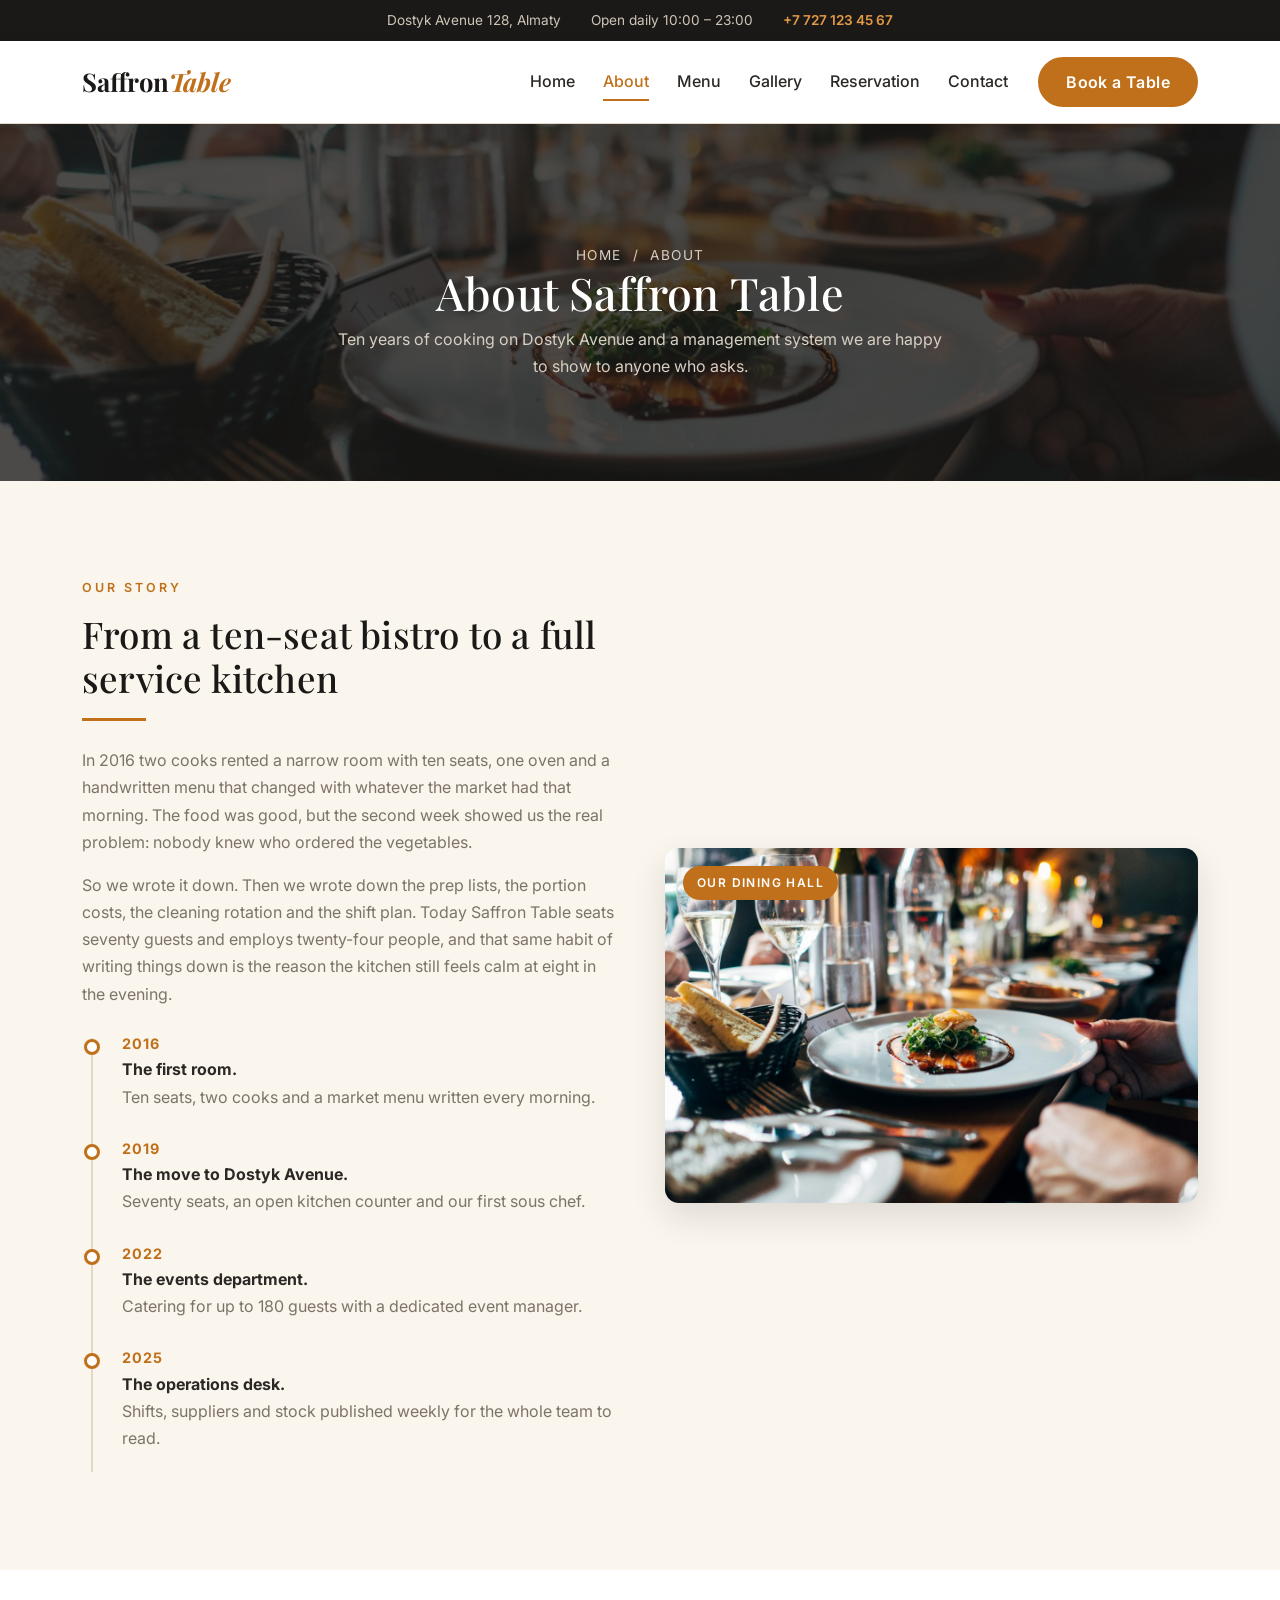
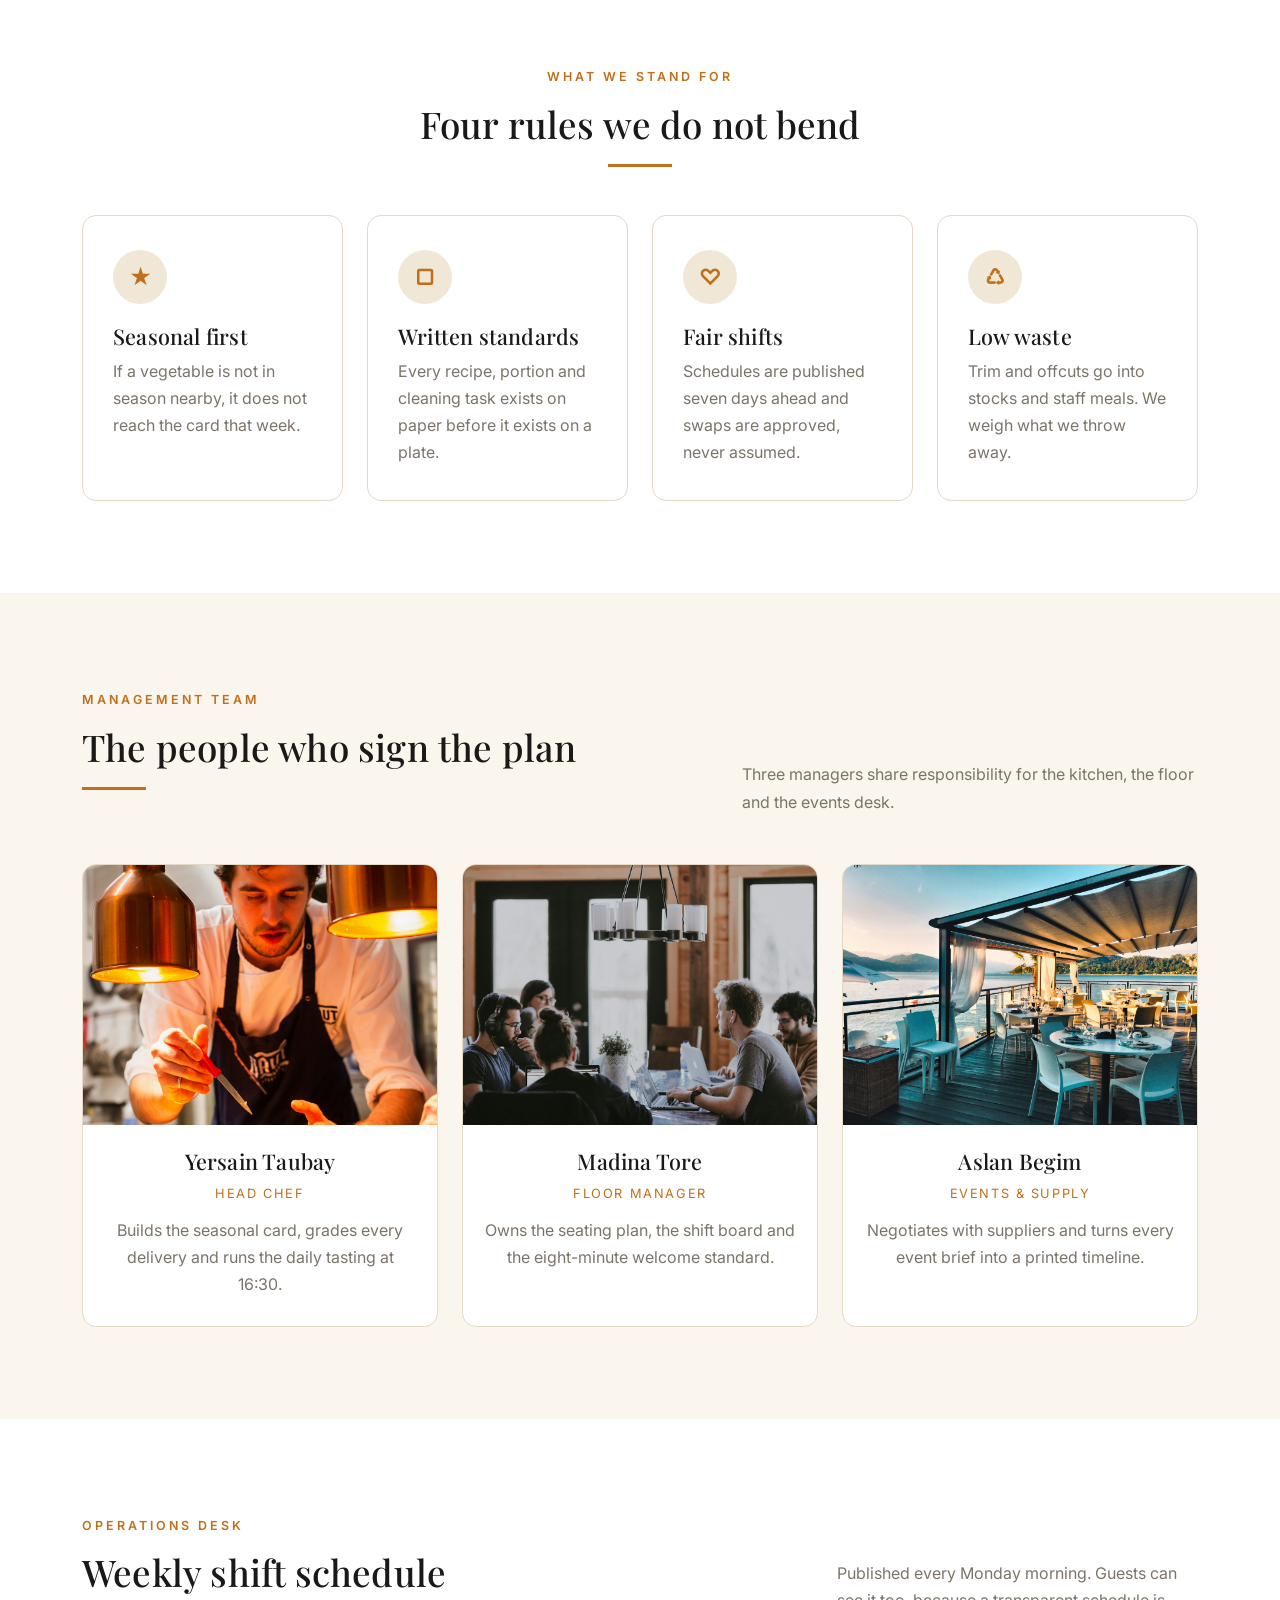
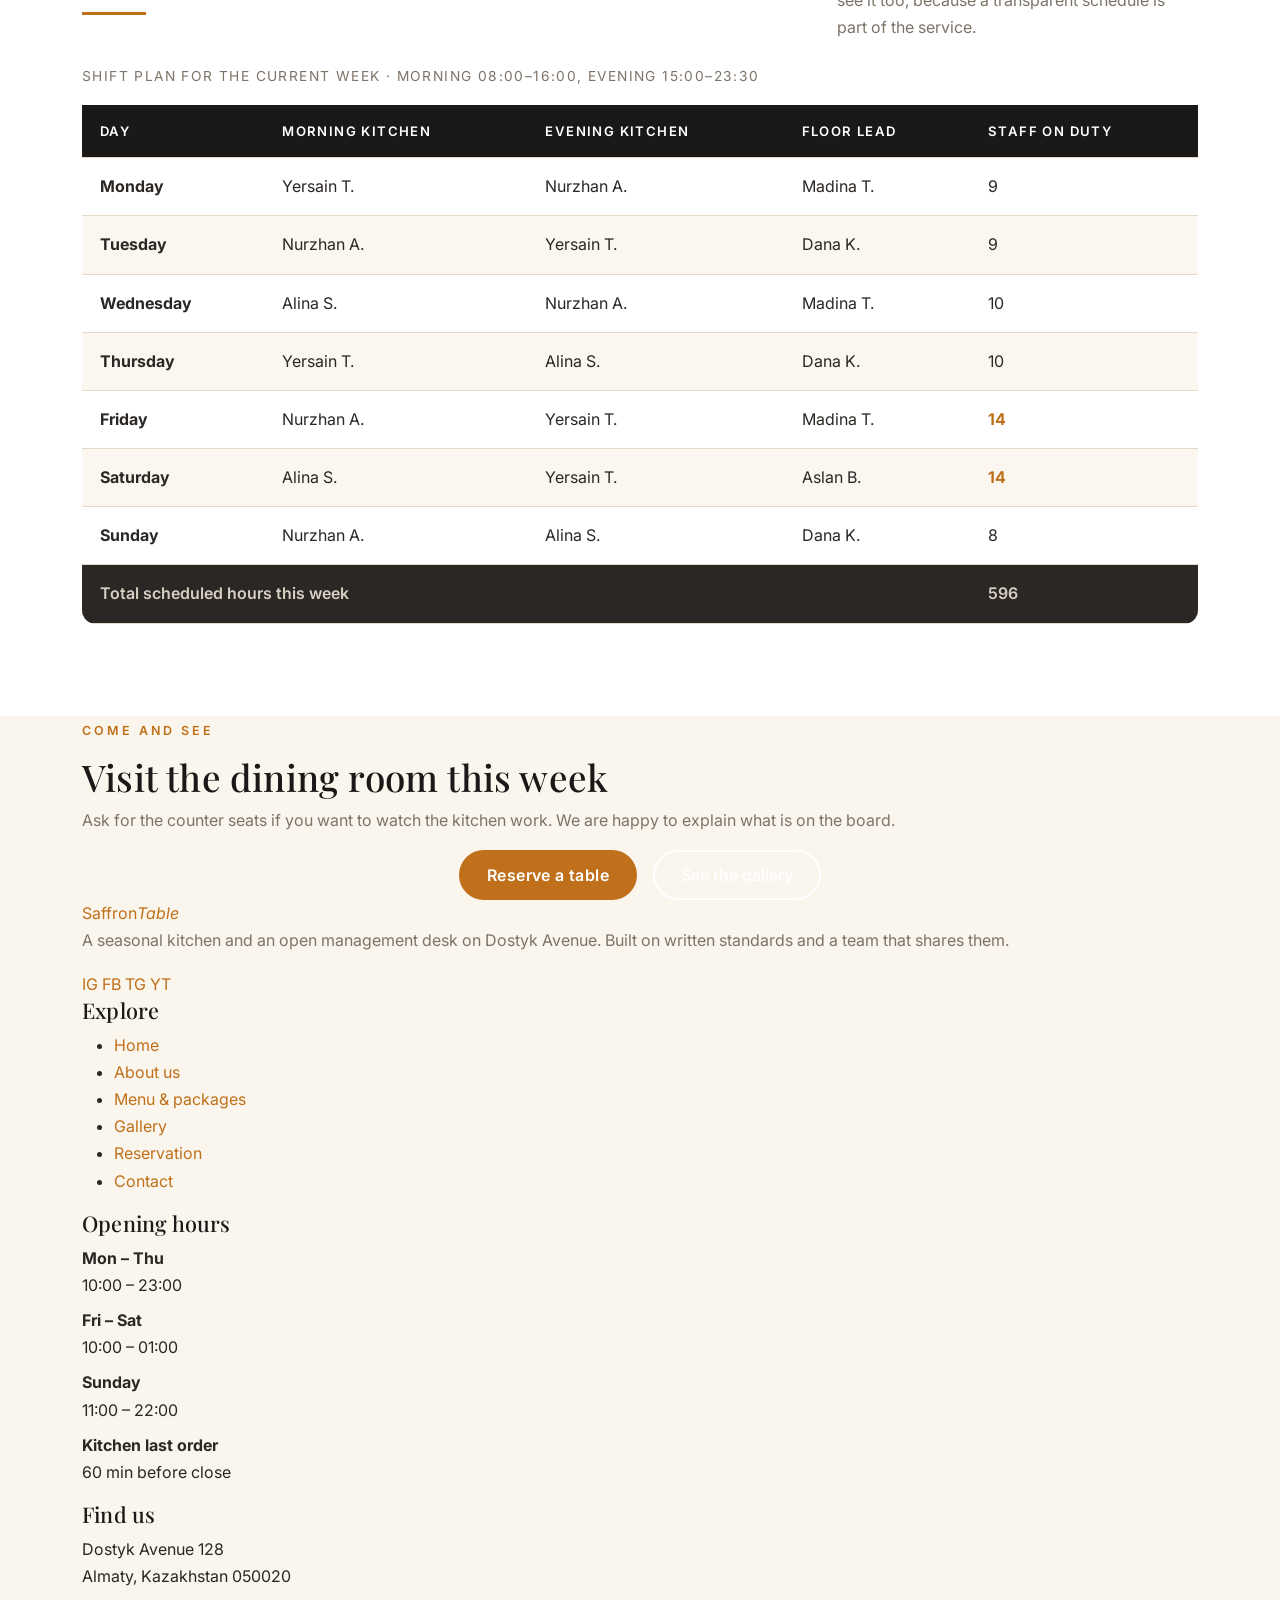
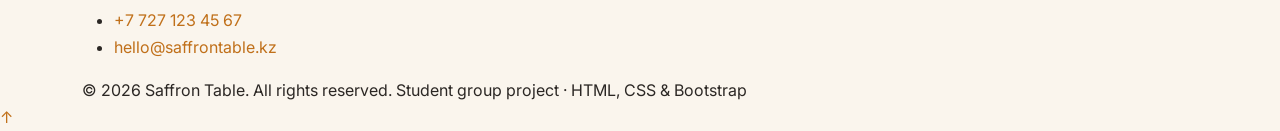
==== about.html @ 2cc808a0 "Add about page with history timeline and management team" ====
<!DOCTYPE html>
<html lang="en">
  <head>
    <meta charset="UTF-8" />
    <meta name="viewport" content="width=device-width, initial-scale=1" />
    <meta name="description" content="The story, values and management team behind Saffron Table, including our published weekly shift schedule." />
    <title>About Us | Saffron Table</title>
    <link rel="preconnect" href="https://fonts.googleapis.com" />
    <link rel="preconnect" href="https://fonts.gstatic.com" crossorigin />
    <link href="https://fonts.googleapis.com/css2?family=Playfair+Display:wght@600;700&family=Inter:wght@400;500;600;700&display=swap" rel="stylesheet" />
    <link rel="stylesheet" href="vendor/bootstrap/css/bootstrap.min.css" />
    <link rel="stylesheet" href="css/style.css" />
  </head>

  <body id="page-top">
    <header>
      <div id="topbar">
        <div class="container topbar-inner">
          <span class="topbar-item">Dostyk Avenue 128, Almaty</span>
          <span class="topbar-item">Open daily 10:00 &ndash; 23:00</span>
          <a class="topbar-item topbar-link" href="tel:+77271234567">+7 727 123 45 67</a>
        </div>
      </div>

      <nav id="site-nav" class="navbar navbar-expand-lg sticky-top">
        <div class="container">
          <a class="navbar-brand" href="index.html">Saffron<span class="brand-accent">Table</span></a>
          <button class="navbar-toggler" type="button" data-bs-toggle="collapse" data-bs-target="#mainMenu" aria-controls="mainMenu" aria-expanded="false" aria-label="Toggle navigation">
            <span class="navbar-toggler-icon"></span>
          </button>
          <div class="collapse navbar-collapse" id="mainMenu">
            <ul class="navbar-nav ms-auto align-items-lg-center">
              <li class="nav-item"><a class="nav-link" href="index.html">Home</a></li>
              <li class="nav-item"><a class="nav-link active" href="about.html">About</a></li>
              <li class="nav-item"><a class="nav-link" href="menu.html">Menu</a></li>
              <li class="nav-item"><a class="nav-link" href="gallery.html">Gallery</a></li>
              <li class="nav-item"><a class="nav-link" href="reservation.html">Reservation</a></li>
              <li class="nav-item"><a class="nav-link" href="contact.html">Contact</a></li>
              <li class="nav-item ms-lg-3 mt-2 mt-lg-0">
                <a class="btn btn-saffron" href="reservation.html">Book a Table</a>
              </li>
            </ul>
          </div>
        </div>
      </nav>
    </header>

    <main>
      <section class="page-head">
        <div class="page-head-overlay"></div>
        <div class="container page-head-content">
          <p class="breadcrumb-line">Home &nbsp;/&nbsp; About</p>
          <h1>About Saffron Table</h1>
          <p>
            Ten years of cooking on Dostyk Avenue and a management system we are happy to show to
            anyone who asks.
          </p>
        </div>
      </section>

      <section class="section section-cream">
        <div class="container">
          <div class="split">
            <div class="split-body">
              <span class="eyebrow">Our story</span>
              <h2>From a ten-seat bistro to a full service kitchen</h2>
              <hr class="divider" />
              <p>
                In 2016 two cooks rented a narrow room with ten seats, one oven and a handwritten
                menu that changed with whatever the market had that morning. The food was good, but
                the second week showed us the real problem: nobody knew who ordered the vegetables.
              </p>
              <p>
                So we wrote it down. Then we wrote down the prep lists, the portion costs, the
                cleaning rotation and the shift plan. Today Saffron Table seats seventy guests and
                employs twenty-four people, and that same habit of writing things down is the reason
                the kitchen still feels calm at eight in the evening.
              </p>
              <ol class="timeline mt-4">
                <li>
                  <time datetime="2016">2016</time>
                  <strong>The first room.</strong>
                  <p class="mb-0">Ten seats, two cooks and a market menu written every morning.</p>
                </li>
                <li>
                  <time datetime="2019">2019</time>
                  <strong>The move to Dostyk Avenue.</strong>
                  <p class="mb-0">Seventy seats, an open kitchen counter and our first sous chef.</p>
                </li>
                <li>
                  <time datetime="2022">2022</time>
                  <strong>The events department.</strong>
                  <p class="mb-0">Catering for up to 180 guests with a dedicated event manager.</p>
                </li>
                <li>
                  <time datetime="2025">2025</time>
                  <strong>The operations desk.</strong>
                  <p class="mb-0">
                    Shifts, suppliers and stock published weekly for the whole team to read.
                  </p>
                </li>
              </ol>
            </div>

            <div class="split-media">
              <div class="frame">
                <span class="frame-tag">Our dining hall</span>
                <img src="images/interior.jpg" alt="Warm dining room with wooden tables and soft lighting" />
              </div>
            </div>
          </div>
        </div>
      </section>

      <section class="section section-white">
        <div class="container">
          <div class="text-center mb-5">
            <span class="eyebrow">What we stand for</span>
            <h2>Four rules we do not bend</h2>
            <hr class="divider divider-center" />
          </div>

          <div class="row g-4">
            <div class="col-md-6 col-lg-3">
              <article class="feature-card h-100">
                <div class="feature-icon">&#9733;</div>
                <h3>Seasonal first</h3>
                <p class="mb-0">
                  If a vegetable is not in season nearby, it does not reach the card that week.
                </p>
              </article>
            </div>
            <div class="col-md-6 col-lg-3">
              <article class="feature-card h-100">
                <div class="feature-icon">&#9634;</div>
                <h3>Written standards</h3>
                <p class="mb-0">
                  Every recipe, portion and cleaning task exists on paper before it exists on a
                  plate.
                </p>
              </article>
            </div>
            <div class="col-md-6 col-lg-3">
              <article class="feature-card h-100">
                <div class="feature-icon">&#9825;</div>
                <h3>Fair shifts</h3>
                <p class="mb-0">
                  Schedules are published seven days ahead and swaps are approved, never assumed.
                </p>
              </article>
            </div>
            <div class="col-md-6 col-lg-3">
              <article class="feature-card h-100">
                <div class="feature-icon">&#9850;</div>
                <h3>Low waste</h3>
                <p class="mb-0">
                  Trim and offcuts go into stocks and staff meals. We weigh what we throw away.
                </p>
              </article>
            </div>
          </div>
        </div>
      </section>

      <section class="section section-cream">
        <div class="container">
          <div class="row align-items-end g-3 mb-5">
            <div class="col-lg-7">
              <span class="eyebrow">Management team</span>
              <h2>The people who sign the plan</h2>
              <hr class="divider" />
            </div>
            <div class="col-lg-5">
              <p class="mb-0">
                Three managers share responsibility for the kitchen, the floor and the events desk.
              </p>
            </div>
          </div>

          <div class="row g-4">
            <div class="col-md-4">
              <article class="team-card">
                <div class="team-photo">
                  <img src="images/chef.jpg" alt="Head chef in a white jacket at the kitchen counter" />
                </div>
                <div class="team-body">
                  <h3>Yersain Taubay</h3>
                  <span class="team-role">Head chef</span>
                  <p class="mb-0">
                    Builds the seasonal card, grades every delivery and runs the daily tasting at
                    16:30.
                  </p>
                </div>
              </article>
            </div>

            <div class="col-md-4">
              <article class="team-card">
                <div class="team-photo">
                  <img src="images/team.jpg" alt="Restaurant team discussing the service plan" />
                </div>
                <div class="team-body">
                  <h3>Madina Tore</h3>
                  <span class="team-role">Floor manager</span>
                  <p class="mb-0">
                    Owns the seating plan, the shift board and the eight-minute welcome standard.
                  </p>
                </div>
              </article>
            </div>

            <div class="col-md-4">
              <article class="team-card">
                <div class="team-photo">
                  <img src="images/cafe.jpg" alt="Event table set for a private dinner" />
                </div>
                <div class="team-body">
                  <h3>Aslan Begim</h3>
                  <span class="team-role">Events &amp; supply</span>
                  <p class="mb-0">
                    Negotiates with suppliers and turns every event brief into a printed timeline.
                  </p>
                </div>
              </article>
            </div>
          </div>
        </div>
      </section>

      <section class="section section-white">
        <div class="container">
          <div class="row align-items-end g-3 mb-4">
            <div class="col-lg-8">
              <span class="eyebrow">Operations desk</span>
              <h2>Weekly shift schedule</h2>
              <hr class="divider" />
            </div>
            <div class="col-lg-4">
              <p class="mb-0">
                Published every Monday morning. Guests can see it too, because a transparent
                schedule is part of the service.
              </p>
            </div>
          </div>

          <div class="table-responsive">
            <table class="data-table">
              <caption>
                Shift plan for the current week &middot; morning 08:00&ndash;16:00, evening
                15:00&ndash;23:30
              </caption>
              <thead>
                <tr>
                  <th scope="col">Day</th>
                  <th scope="col">Morning kitchen</th>
                  <th scope="col">Evening kitchen</th>
                  <th scope="col">Floor lead</th>
                  <th scope="col">Staff on duty</th>
                </tr>
              </thead>
              <tbody>
                <tr>
                  <th scope="row">Monday</th>
                  <td>Yersain T.</td>
                  <td>Nurzhan A.</td>
                  <td>Madina T.</td>
                  <td>9</td>
                </tr>
                <tr>
                  <th scope="row">Tuesday</th>
                  <td>Nurzhan A.</td>
                  <td>Yersain T.</td>
                  <td>Dana K.</td>
                  <td>9</td>
                </tr>
                <tr>
                  <th scope="row">Wednesday</th>
                  <td>Alina S.</td>
                  <td>Nurzhan A.</td>
                  <td>Madina T.</td>
                  <td>10</td>
                </tr>
                <tr>
                  <th scope="row">Thursday</th>
                  <td>Yersain T.</td>
                  <td>Alina S.</td>
                  <td>Dana K.</td>
                  <td>10</td>
                </tr>
                <tr>
                  <th scope="row">Friday</th>
                  <td>Nurzhan A.</td>
                  <td>Yersain T.</td>
                  <td>Madina T.</td>
                  <td class="table-highlight">14</td>
                </tr>
                <tr>
                  <th scope="row">Saturday</th>
                  <td>Alina S.</td>
                  <td>Yersain T.</td>
                  <td>Aslan B.</td>
                  <td class="table-highlight">14</td>
                </tr>
                <tr>
                  <th scope="row">Sunday</th>
                  <td>Nurzhan A.</td>
                  <td>Alina S.</td>
                  <td>Dana K.</td>
                  <td>8</td>
                </tr>
              </tbody>
              <tfoot>
                <tr>
                  <td colspan="4">Total scheduled hours this week</td>
                  <td>596</td>
                </tr>
              </tfoot>
            </table>
          </div>
        </div>
      </section>

      <section class="cta-band">
        <div class="cta-overlay"></div>
        <div class="container cta-content">
          <span class="eyebrow">Come and see</span>
          <h2>Visit the dining room this week</h2>
          <p>
            Ask for the counter seats if you want to watch the kitchen work. We are happy to explain
            what is on the board.
          </p>
          <div class="d-flex flex-wrap justify-content-center gap-3">
            <a class="btn btn-saffron" href="reservation.html">Reserve a table</a>
            <a class="btn btn-ghost" href="gallery.html">See the gallery</a>
          </div>
        </div>
      </section>
    </main>

    <footer id="site-footer">
      <div class="container">
        <div class="footer-grid">
          <div>
            <a class="footer-brand" href="index.html">Saffron<span class="brand-accent">Table</span></a>
            <p>
              A seasonal kitchen and an open management desk on Dostyk Avenue. Built on written
              standards and a team that shares them.
            </p>
            <div class="social-row">
              <a href="https://instagram.com" aria-label="Instagram">IG</a>
              <a href="https://facebook.com" aria-label="Facebook">FB</a>
              <a href="https://t.me" aria-label="Telegram">TG</a>
              <a href="https://youtube.com" aria-label="YouTube">YT</a>
            </div>
          </div>

          <div>
            <h3>Explore</h3>
            <ul class="footer-links">
              <li><a href="index.html">Home</a></li>
              <li><a href="about.html">About us</a></li>
              <li><a href="menu.html">Menu &amp; packages</a></li>
              <li><a href="gallery.html">Gallery</a></li>
              <li><a href="reservation.html">Reservation</a></li>
              <li><a href="contact.html">Contact</a></li>
            </ul>
          </div>

          <div>
            <h3>Opening hours</h3>
            <dl class="footer-hours">
              <dt>Mon &ndash; Thu</dt>
              <dd>10:00 &ndash; 23:00</dd>
              <dt>Fri &ndash; Sat</dt>
              <dd>10:00 &ndash; 01:00</dd>
              <dt>Sunday</dt>
              <dd>11:00 &ndash; 22:00</dd>
              <dt>Kitchen last order</dt>
              <dd>60 min before close</dd>
            </dl>
          </div>

          <div>
            <h3>Find us</h3>
            <address>
              Dostyk Avenue 128<br />
              Almaty, Kazakhstan 050020
            </address>
            <ul class="footer-links mt-3">
              <li><a href="tel:+77271234567">+7 727 123 45 67</a></li>
              <li><a href="mailto:hello@saffrontable.kz">hello@saffrontable.kz</a></li>
            </ul>
          </div>
        </div>

        <div class="footer-bottom">
          <span>&copy; <span class="current-year">2026</span> Saffron Table. All rights reserved.</span>
          <span>Student group project &middot; HTML, CSS &amp; Bootstrap</span>
        </div>
      </div>
    </footer>

    <a id="back-to-top" href="#page-top" aria-label="Back to top">&uarr;</a>

    <script src="vendor/bootstrap/js/bootstrap.bundle.min.js"></script>
    <script src="js/main.js"></script>
  </body>
</html>
---- css/style.css ----
:root {
  --ink: #1b1917;
  --ink-soft: #2b2724;
  --cream: #faf5ed;
  --sand: #f1e7d7;
  --saffron: #c0701a;
  --saffron-soft: #e39a46;
  --sage: #4a6151;
  --muted: #7d7469;
  --line: #e4d8c6;
  --white: #ffffff;
  --radius: 14px;
  --shadow: 0 14px 34px rgba(27, 25, 23, 0.12);
  --font-head: "Playfair Display", Georgia, "Times New Roman", serif;
  --font-body: "Inter", -apple-system, "Segoe UI", Roboto, Arial, sans-serif;
}

html {
  scroll-behavior: smooth;
}

body {
  font-family: var(--font-body);
  color: var(--ink-soft);
  background-color: var(--cream);
  line-height: 1.7;
}

h1,
h2,
h3,
h4 {
  font-family: var(--font-head);
  color: var(--ink);
  letter-spacing: 0.2px;
}

h1 {
  font-size: 3.1rem;
  line-height: 1.15;
}

h2 {
  font-size: 2.3rem;
}

h3 {
  font-size: 1.35rem;
}

p {
  color: var(--muted);
}

a {
  color: var(--saffron);
  text-decoration: none;
  transition: color 0.25s ease;
}

a:hover {
  color: var(--ink);
}

img {
  max-width: 100%;
}

.section {
  padding: 92px 0;
}

.section-cream {
  background-color: var(--cream);
}

.section-white {
  background-color: var(--white);
}

.section-sand {
  background-color: var(--sand);
}

.section-dark {
  background-color: var(--ink);
}

.section-dark h2,
.section-dark h3 {
  color: var(--white);
}

.section-dark p {
  color: #bdb3a6;
}

.eyebrow {
  display: inline-block;
  font-size: 0.78rem;
  font-weight: 600;
  letter-spacing: 3px;
  text-transform: uppercase;
  color: var(--saffron);
  margin-bottom: 14px;
}

.lead-text {
  font-size: 1.07rem;
  max-width: 660px;
}

.divider {
  width: 64px;
  height: 3px;
  background-color: var(--saffron);
  border: 0;
  opacity: 1;
  margin: 18px 0 26px;
}

.divider-center {
  margin-left: auto;
  margin-right: auto;
}

.btn-saffron {
  background-color: var(--saffron);
  border: 2px solid var(--saffron);
  color: var(--white);
  font-weight: 600;
  letter-spacing: 0.4px;
  padding: 11px 26px;
  border-radius: 40px;
  transition: all 0.25s ease;
}

.btn-saffron:hover,
.btn-saffron:focus {
  background-color: var(--ink);
  border-color: var(--ink);
  color: var(--white);
}

.btn-ghost {
  background-color: transparent;
  border: 2px solid var(--white);
  color: var(--white);
  font-weight: 600;
  padding: 11px 26px;
  border-radius: 40px;
  transition: all 0.25s ease;
}

.btn-ghost:hover,
.btn-ghost:focus {
  background-color: var(--white);
  color: var(--ink);
}

.btn-outline-ink {
  border: 2px solid var(--ink);
  color: var(--ink);
  font-weight: 600;
  padding: 11px 26px;
  border-radius: 40px;
  transition: all 0.25s ease;
}

.btn-outline-ink:hover {
  background-color: var(--ink);
  color: var(--white);
}

#topbar {
  background-color: var(--ink);
  color: #cfc5b7;
  font-size: 0.85rem;
  padding: 9px 0;
}

.topbar-inner {
  display: flex;
  flex-wrap: wrap;
  justify-content: center;
  gap: 10px 30px;
}

.topbar-item {
  display: inline-flex;
  align-items: center;
  gap: 8px;
}

.topbar-link {
  color: var(--saffron-soft);
  font-weight: 600;
}

.topbar-link:hover {
  color: var(--white);
}

#site-nav {
  background-color: var(--white);
  border-bottom: 1px solid var(--line);
  padding: 14px 0;
  box-shadow: 0 4px 18px rgba(27, 25, 23, 0.05);
}

#site-nav .navbar-brand {
  font-family: var(--font-head);
  font-size: 1.6rem;
  font-weight: 700;
  color: var(--ink);
}

.brand-accent {
  color: var(--saffron);
  font-style: italic;
}

#site-nav .nav-link {
  position: relative;
  color: var(--ink-soft);
  font-weight: 500;
  padding: 8px 14px;
}

#site-nav .nav-link::after {
  content: "";
  position: absolute;
  left: 14px;
  bottom: 2px;
  width: 0;
  height: 2px;
  background-color: var(--saffron);
  transition: width 0.3s ease;
}

#site-nav .nav-link:hover::after,
#site-nav .nav-link.active::after {
  width: calc(100% - 28px);
}

#site-nav .nav-link.active {
  color: var(--saffron);
}

.navbar-toggler {
  border: 1px solid var(--line);
}

.navbar-toggler:focus {
  box-shadow: none;
}

#hero {
  position: relative;
  min-height: 80vh;
  display: flex;
  align-items: center;
  background-image: url("../images/hero.jpg");
  background-size: cover;
  background-position: center;
  overflow: hidden;
}

.hero-overlay {
  position: absolute;
  top: 0;
  left: 0;
  width: 100%;
  height: 100%;
  background: linear-gradient(100deg, rgba(27, 25, 23, 0.9) 10%, rgba(27, 25, 23, 0.45) 80%);
}

.hero-content {
  position: relative;
  z-index: 2;
  padding: 110px 0;
  max-width: 660px;
}

.hero-content h1 {
  color: var(--white);
}

.hero-content p {
  color: #ded5c9;
  font-size: 1.12rem;
}

.hero-badge {
  position: absolute;
  right: 6%;
  bottom: 10%;
  z-index: 2;
  background-color: var(--white);
  border-radius: var(--radius);
  padding: 22px 26px;
  text-align: center;
  box-shadow: var(--shadow);
}

.hero-badge strong {
  display: block;
  font-family: var(--font-head);
  font-size: 2.2rem;
  color: var(--saffron);
  line-height: 1;
}

.hero-badge span {
  font-size: 0.8rem;
  letter-spacing: 1.5px;
  text-transform: uppercase;
  color: var(--muted);
}

.page-head {
  position: relative;
  padding: 120px 0 100px;
  background-image: url("../images/interior.jpg");
  background-size: cover;
  background-position: center;
  text-align: center;
}

.page-head-overlay {
  position: absolute;
  inset: 0;
  background-color: rgba(27, 25, 23, 0.78);
}

.page-head-content {
  position: relative;
  z-index: 2;
}

.page-head h1 {
  color: var(--white);
  font-size: 2.8rem;
}

.page-head p {
  color: #d8cfc3;
  max-width: 620px;
  margin: 0 auto;
}

.breadcrumb-line {
  font-size: 0.85rem;
  letter-spacing: 1.5px;
  text-transform: uppercase;
  color: var(--saffron-soft);
  margin-bottom: 12px;
}

.split {
  display: flex;
  flex-wrap: wrap;
  align-items: center;
  gap: 50px;
}

.split-media,
.split-body {
  flex: 1 1 380px;
}

.frame {
  position: relative;
  border-radius: var(--radius);
  overflow: hidden;
  box-shadow: var(--shadow);
}

.frame img {
  display: block;
  width: 100%;
  height: 100%;
  object-fit: cover;
  transition: transform 0.6s ease;
}

.frame:hover img {
  transform: scale(1.05);
}

.frame-tag {
  position: absolute;
  left: 18px;
  top: 18px;
  background-color: var(--saffron);
  color: var(--white);
  font-size: 0.75rem;
  font-weight: 600;
  letter-spacing: 1.4px;
  text-transform: uppercase;
  padding: 7px 14px;
  border-radius: 30px;
}

.check-list {
  list-style: none;
  padding-left: 0;
  margin: 0;
}

.check-list li {
  position: relative;
  padding-left: 32px;
  margin-bottom: 12px;
  color: var(--muted);
}

.check-list li::before {
  content: "\2713";
  position: absolute;
  left: 0;
  top: 0;
  width: 22px;
  height: 22px;
  display: flex;
  align-items: center;
  justify-content: center;
  border-radius: 50%;
  background-color: var(--sand);
  color: var(--saffron);
  font-size: 0.75rem;
  font-weight: 700;
}

.feature-grid {
  display: grid;
  grid-template-columns: repeat(3, 1fr);
  gap: 28px;
}

.feature-card {
  background-color: var(--white);
  border: 1px solid var(--line);
  border-radius: var(--radius);
  padding: 34px 30px;
  transition: transform 0.3s ease, box-shadow 0.3s ease;
}

.feature-card:hover {
  transform: translateY(-8px);
  box-shadow: var(--shadow);
}

.feature-icon {
  width: 54px;
  height: 54px;
  display: flex;
  align-items: center;
  justify-content: center;
  border-radius: 50%;
  background-color: var(--sand);
  color: var(--saffron);
  font-size: 1.4rem;
  font-weight: 700;
  margin-bottom: 20px;
}

.stat-row {
  display: flex;
  flex-wrap: wrap;
  justify-content: space-between;
  gap: 26px;
}

.stat-box {
  flex: 1 1 180px;
  text-align: center;
  padding: 26px 16px;
  border-radius: var(--radius);
  background-color: rgba(255, 255, 255, 0.06);
  border: 1px solid rgba(255, 255, 255, 0.12);
}

.stat-box strong {
  display: block;
  font-family: var(--font-head);
  font-size: 2.6rem;
  color: var(--saffron-soft);
  line-height: 1.1;
}

.stat-box span {
  font-size: 0.82rem;
  letter-spacing: 1.6px;
  text-transform: uppercase;
  color: #bdb3a6;
}

.dish-card {
  position: relative;
  background-color: var(--white);
  border-radius: var(--radius);
  overflow: hidden;
  border: 1px solid var(--line);
  height: 100%;
  transition: transform 0.3s ease, box-shadow 0.3s ease;
}

.dish-card:hover {
  transform: translateY(-8px);
  box-shadow: var(--shadow);
}

.dish-thumb {
  height: 220px;
  overflow: hidden;
}

.dish-thumb img {
  width: 100%;
  height: 100%;
  object-fit: cover;
  transition: transform 0.6s ease;
}

.dish-card:hover .dish-thumb img {
  transform: scale(1.07);
}

.dish-body {
  padding: 24px 24px 28px;
}

.dish-price {
  position: absolute;
  top: 188px;
  right: 18px;
  background-color: var(--saffron);
  color: var(--white);
  font-weight: 700;
  padding: 7px 16px;
  border-radius: 30px;
  box-shadow: var(--shadow);
}

.menu-list {
  list-style: none;
  padding: 0;
  margin: 0;
}

.menu-row {
  display: flex;
  align-items: baseline;
  gap: 14px;
  padding: 18px 0;
  border-bottom: 1px dashed var(--line);
}

.menu-row:last-child {
  border-bottom: 0;
}

.menu-name {
  font-family: var(--font-head);
  font-size: 1.12rem;
  font-weight: 600;
  color: var(--ink);
}

.menu-desc {
  display: block;
  font-size: 0.92rem;
  color: var(--muted);
}

.menu-dots {
  flex: 1 1 auto;
  border-bottom: 1px dotted var(--line);
  transform: translateY(-4px);
}

.menu-cost {
  font-weight: 700;
  color: var(--saffron);
  white-space: nowrap;
}

.tag-pill {
  display: inline-block;
  font-size: 0.7rem;
  font-weight: 700;
  letter-spacing: 1px;
  text-transform: uppercase;
  color: var(--sage);
  background-color: #e6ede8;
  padding: 3px 10px;
  border-radius: 20px;
  margin-left: 8px;
}

.data-table {
  width: 100%;
  border-collapse: collapse;
  background-color: var(--white);
  border-radius: var(--radius);
  overflow: hidden;
}

.data-table caption {
  caption-side: top;
  padding: 0 0 16px;
  font-size: 0.86rem;
  letter-spacing: 1.4px;
  text-transform: uppercase;
  color: var(--muted);
  text-align: left;
}

.data-table th,
.data-table td {
  padding: 15px 18px;
  border-bottom: 1px solid var(--line);
  text-align: left;
  vertical-align: middle;
}

.data-table thead th {
  background-color: var(--ink);
  color: var(--white);
  font-size: 0.82rem;
  letter-spacing: 1.4px;
  text-transform: uppercase;
  font-weight: 600;
}

.data-table tbody tr:nth-child(even) {
  background-color: #fbf7f0;
}

.data-table tbody tr:hover {
  background-color: var(--sand);
}

.data-table tfoot td {
  background-color: var(--ink-soft);
  color: #d8cfc3;
  font-weight: 600;
}

.table-highlight {
  color: var(--saffron);
  font-weight: 700;
}

.gallery-grid {
  display: grid;
  grid-template-columns: repeat(4, 1fr);
  grid-auto-rows: 200px;
  grid-auto-flow: dense;
  gap: 18px;
}

.gallery-item {
  position: relative;
  margin: 0;
  border-radius: var(--radius);
  overflow: hidden;
}

.gallery-item img {
  width: 100%;
  height: 100%;
  object-fit: cover;
  transition: transform 0.6s ease;
}

.gallery-item:hover img {
  transform: scale(1.08);
}

.gallery-item figcaption {
  position: absolute;
  left: 0;
  bottom: 0;
  width: 100%;
  padding: 16px 18px;
  background: linear-gradient(to top, rgba(27, 25, 23, 0.88), rgba(27, 25, 23, 0));
  color: var(--white);
  font-size: 0.9rem;
  opacity: 0;
  transition: opacity 0.3s ease;
}

.gallery-item:hover figcaption {
  opacity: 1;
}

.wide {
  grid-column: span 2;
}

.tall {
  grid-row: span 2;
}

.quote-card {
  background-color: var(--white);
  border: 1px solid var(--line);
  border-left: 4px solid var(--saffron);
  border-radius: var(--radius);
  padding: 30px 28px;
  height: 100%;
}

.quote-card blockquote {
  margin: 0 0 18px;
  font-family: var(--font-head);
  font-size: 1.1rem;
  color: var(--ink);
  font-style: italic;
}

.quote-meta {
  display: flex;
  align-items: center;
  gap: 12px;
}

.quote-avatar {
  width: 44px;
  height: 44px;
  border-radius: 50%;
  background-color: var(--sand);
  color: var(--saffron);
  display: flex;
  align-items: center;
  justify-content: center;
  font-weight: 700;
}

.team-card {
  background-color: var(--white);
  border: 1px solid var(--line);
  border-radius: var(--radius);
  overflow: hidden;
  text-align: center;
  height: 100%;
}

.team-photo {
  height: 260px;
  overflow: hidden;
}

.team-photo img {
  width: 100%;
  height: 100%;
  object-fit: cover;
}

.team-body {
  padding: 24px 20px 28px;
}

.team-role {
  display: block;
  font-size: 0.8rem;
  letter-spacing: 1.6px;
  text-transform: uppercase;
  color: var(--saffron);
  margin-bottom: 12px;
}

.timeline {
  list-style: none;
  padding-left: 0;
  margin: 0;
  position: relative;
}

.timeline::before {
  content: "";
  position: absolute;
  left: 9px;
  top: 6px;
  bottom: 6px;
  width: 2px;
  background-color: var(--line);
}

.timeline li {
  position: relative;
  padding-left: 40px;
  padding-bottom: 26px;
}

.timeline li::before {
  content: "";
  position: absolute;
  left: 2px;
  top: 7px;
  width: 16px;
  height: 16px;
  border-radius: 50%;
  background-color: var(--white);
  border: 3px solid var(--saffron);
}

.timeline time {
  display: block;
  font-weight: 700;
  color: var(--saffron);
  font-size: 0.9rem;
  letter-spacing: 1px;
}
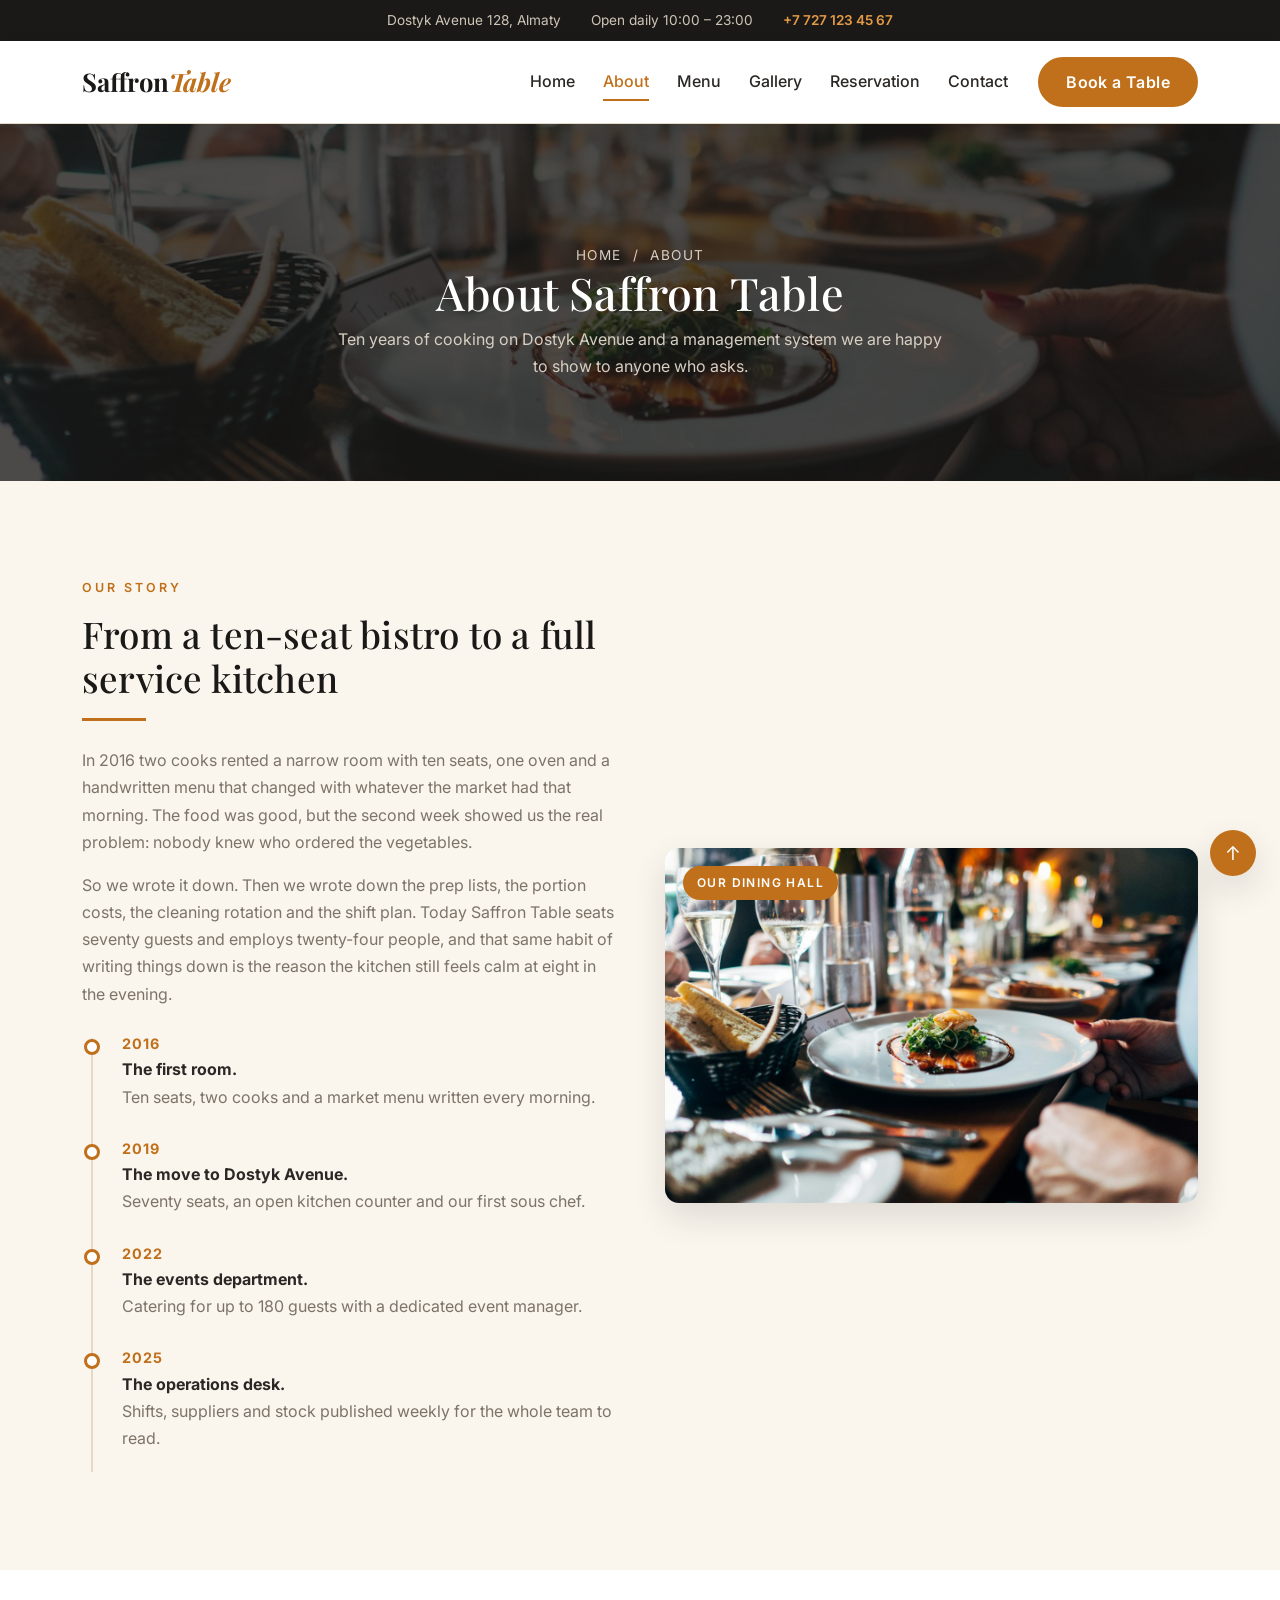
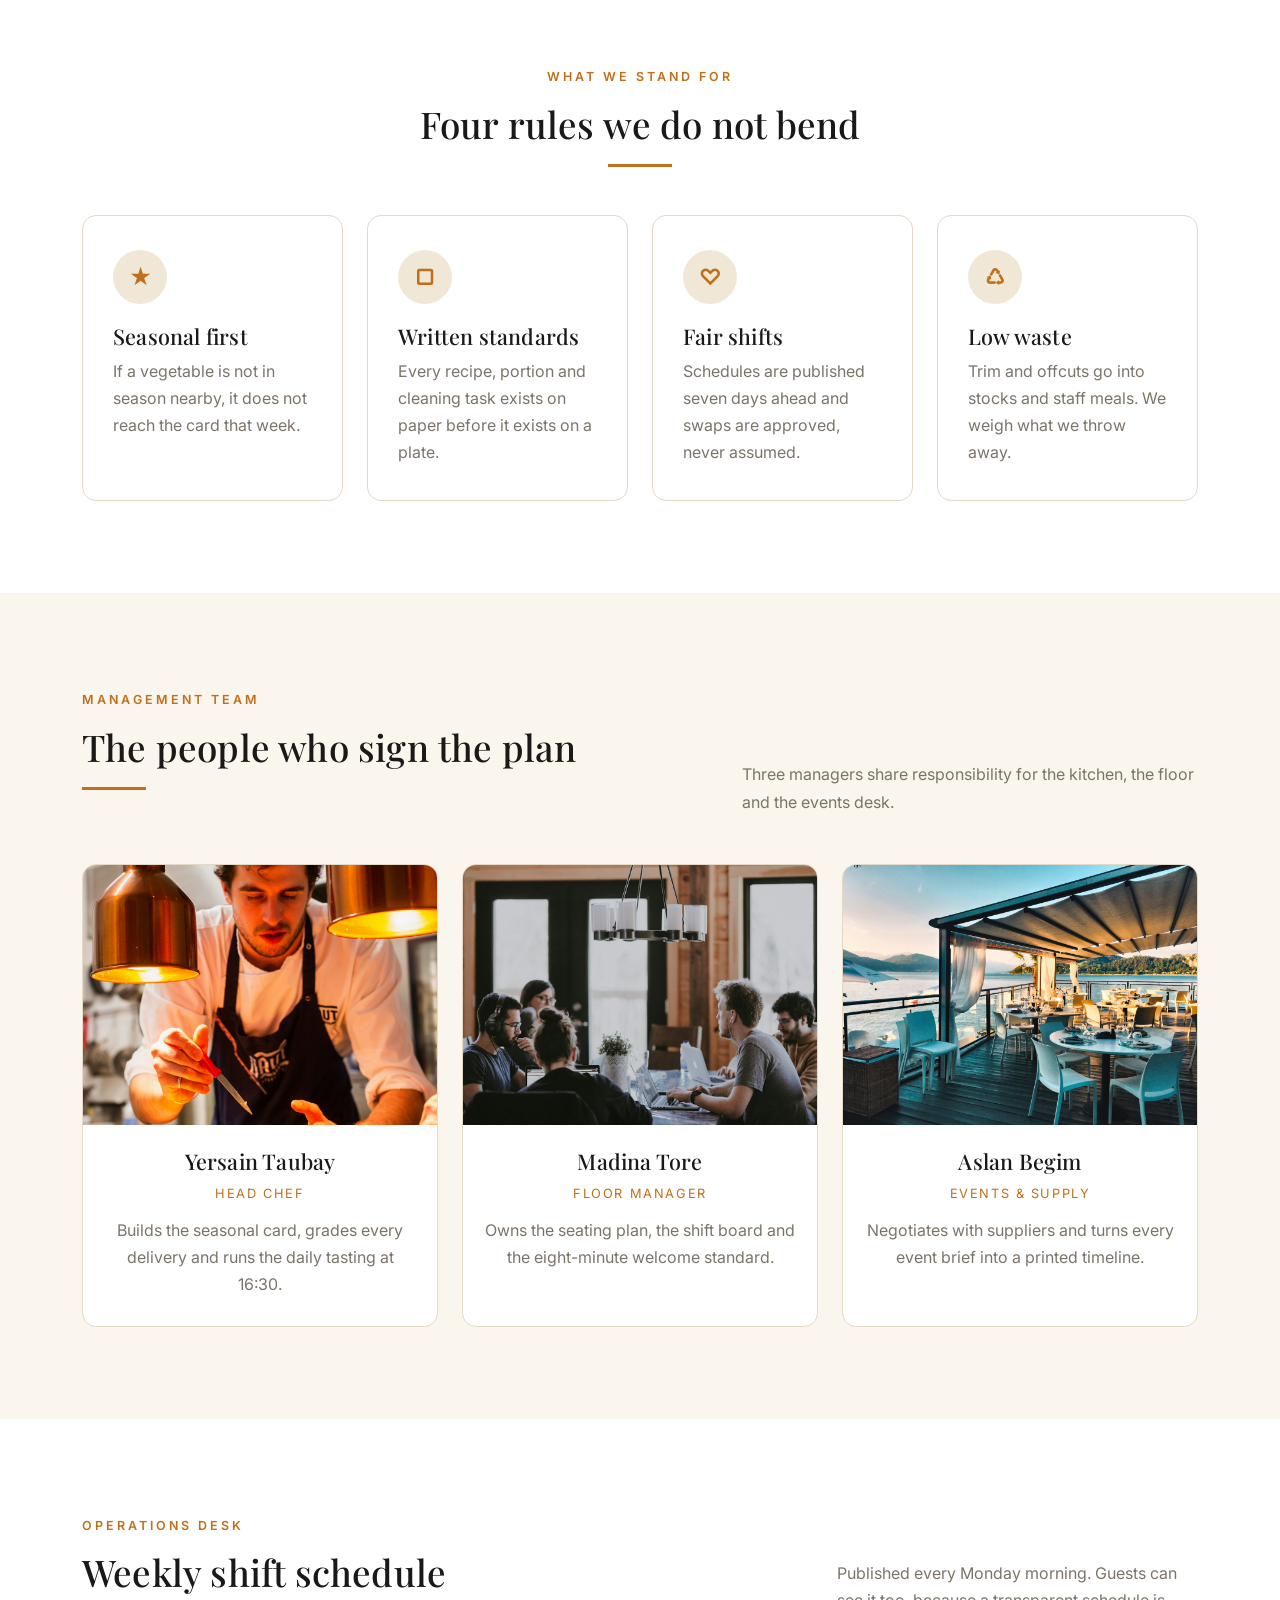
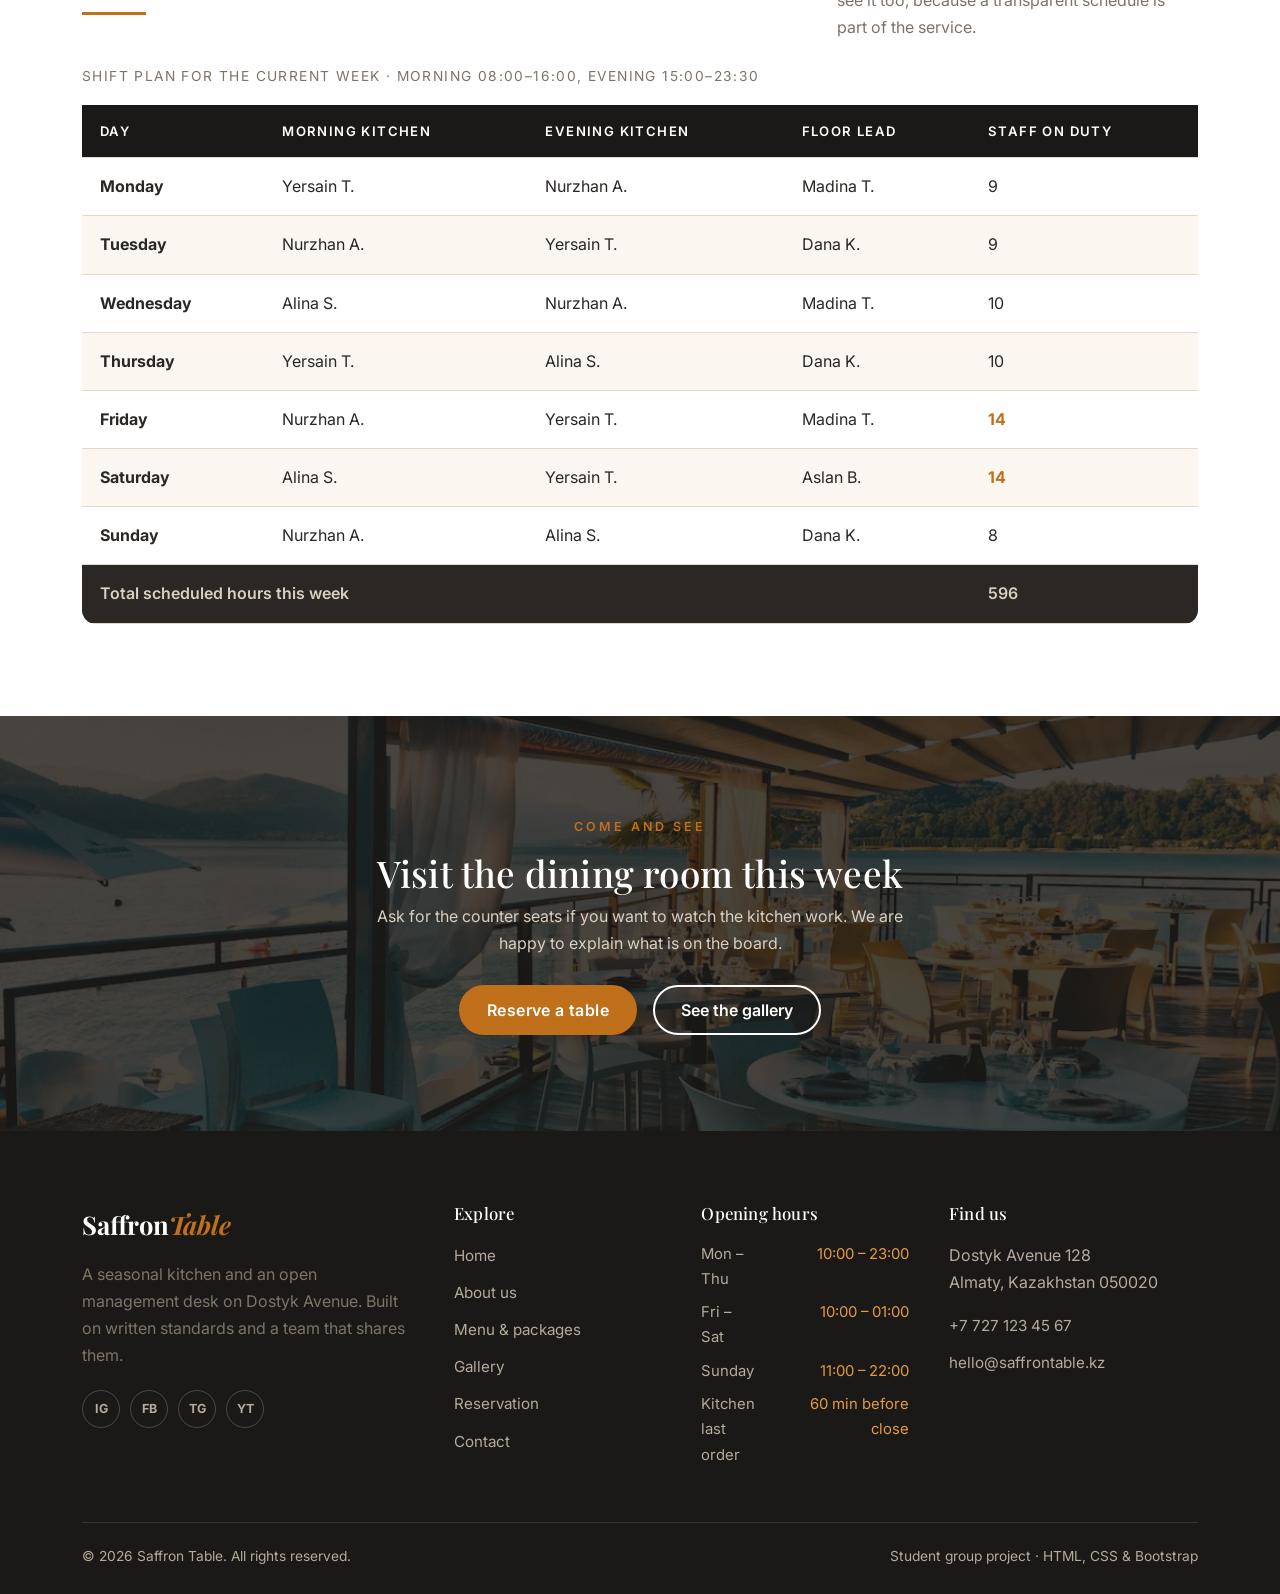
==== commit c1a273cd: "Drop custom JavaScript and validate the forms with HTML and CSS only" ====
--- a/about.html
+++ b/about.html
@@ -394,7 +394,7 @@
         </div>
 
         <div class="footer-bottom">
-          <span>&copy; <span class="current-year">2026</span> Saffron Table. All rights reserved.</span>
+          <span>&copy; 2026 Saffron Table. All rights reserved.</span>
           <span>Student group project &middot; HTML, CSS &amp; Bootstrap</span>
         </div>
       </div>
@@ -403,6 +403,5 @@
     <a id="back-to-top" href="#page-top" aria-label="Back to top">&uarr;</a>
 
     <script src="vendor/bootstrap/js/bootstrap.bundle.min.js"></script>
-    <script src="js/main.js"></script>
   </body>
 </html>
--- a/css/style.css
+++ b/css/style.css
@@ -815,3 +815,483 @@
   letter-spacing: 1px;
 }
 
+.form-panel {
+  background-color: var(--white);
+  border: 1px solid var(--line);
+  border-radius: var(--radius);
+  padding: 38px 34px;
+  box-shadow: var(--shadow);
+}
+
+.form-panel fieldset {
+  border: 0;
+  padding: 0;
+  margin: 0 0 8px;
+}
+
+.form-panel legend {
+  font-family: var(--font-head);
+  font-size: 1.2rem;
+  color: var(--ink);
+  margin-bottom: 18px;
+  padding-bottom: 10px;
+  border-bottom: 1px solid var(--line);
+}
+
+.form-label {
+  font-size: 0.85rem;
+  font-weight: 600;
+  letter-spacing: 0.6px;
+  color: var(--ink);
+  margin-bottom: 6px;
+}
+
+.form-control,
+.form-select {
+  border: 1px solid var(--line);
+  border-radius: 10px;
+  padding: 11px 14px;
+  background-color: #fdfbf7;
+  color: var(--ink-soft);
+}
+
+.form-control:focus,
+.form-select:focus {
+  border-color: var(--saffron);
+  box-shadow: 0 0 0 3px rgba(192, 112, 26, 0.15);
+  background-color: var(--white);
+}
+
+.form-control:user-invalid,
+.form-select:user-invalid,
+.form-check-input:user-invalid {
+  border-color: #b3261e;
+}
+
+.form-control:user-invalid:focus,
+.form-select:user-invalid:focus {
+  box-shadow: 0 0 0 3px rgba(179, 38, 30, 0.15);
+}
+
+.form-control:user-invalid ~ .invalid-feedback,
+.form-select:user-invalid ~ .invalid-feedback,
+.form-check-input:user-invalid ~ .invalid-feedback {
+  display: block;
+}
+
+.required-mark {
+  color: var(--saffron);
+  font-weight: 700;
+}
+
+.form-hint {
+  font-size: 0.8rem;
+  color: var(--muted);
+}
+
+.info-card {
+  display: flex;
+  gap: 18px;
+  align-items: flex-start;
+  background-color: var(--white);
+  border: 1px solid var(--line);
+  border-radius: var(--radius);
+  padding: 26px 24px;
+}
+
+.info-icon {
+  flex: 0 0 48px;
+  width: 48px;
+  height: 48px;
+  border-radius: 12px;
+  background-color: var(--sand);
+  color: var(--saffron);
+  display: flex;
+  align-items: center;
+  justify-content: center;
+  font-weight: 700;
+}
+
+.info-card address {
+  margin: 0;
+  color: var(--muted);
+  font-style: normal;
+}
+
+.hours-list {
+  margin: 0;
+  display: grid;
+  grid-template-columns: 1fr auto;
+  gap: 10px 16px;
+}
+
+.hours-list dt {
+  font-weight: 500;
+  color: var(--ink);
+}
+
+.hours-list dd {
+  margin: 0;
+  text-align: right;
+  color: var(--muted);
+}
+
+.accordion-button {
+  font-weight: 600;
+  color: var(--ink);
+  background-color: var(--white);
+}
+
+.accordion-button:not(.collapsed) {
+  background-color: var(--sand);
+  color: var(--saffron);
+  box-shadow: none;
+}
+
+.accordion-button:focus {
+  box-shadow: none;
+  border-color: var(--line);
+}
+
+.map-frame {
+  position: relative;
+  border-radius: var(--radius);
+  overflow: hidden;
+  border: 1px solid var(--line);
+  min-height: 340px;
+}
+
+.map-frame iframe {
+  display: block;
+  width: 100%;
+  height: 340px;
+  border: 0;
+}
+
+.map-pin {
+  position: absolute;
+  left: 20px;
+  bottom: 20px;
+  background-color: var(--white);
+  border-radius: 10px;
+  padding: 12px 18px;
+  font-size: 0.88rem;
+  font-weight: 600;
+  color: var(--ink);
+  box-shadow: var(--shadow);
+}
+
+.cta-band {
+  position: relative;
+  background-image: url("../images/cafe.jpg");
+  background-size: cover;
+  background-position: center;
+  padding: 96px 0;
+  text-align: center;
+}
+
+.cta-overlay {
+  position: absolute;
+  inset: 0;
+  background-color: rgba(27, 25, 23, 0.8);
+}
+
+.cta-content {
+  position: relative;
+  z-index: 2;
+}
+
+.cta-content h2 {
+  color: var(--white);
+}
+
+.cta-content p {
+  color: #d8cfc3;
+  max-width: 560px;
+  margin: 0 auto 28px;
+}
+
+#site-footer {
+  background-color: var(--ink);
+  color: #b4aa9d;
+  padding: 72px 0 26px;
+}
+
+.footer-grid {
+  display: grid;
+  grid-template-columns: 1.6fr 1fr 1fr 1.2fr;
+  gap: 40px;
+}
+
+.footer-brand {
+  font-family: var(--font-head);
+  font-size: 1.6rem;
+  font-weight: 700;
+  color: var(--white);
+  display: inline-block;
+  margin-bottom: 14px;
+}
+
+#site-footer h3 {
+  color: var(--white);
+  font-size: 1.05rem;
+  margin-bottom: 18px;
+}
+
+.footer-links {
+  list-style: none;
+  padding: 0;
+  margin: 0;
+}
+
+.footer-links li {
+  margin-bottom: 10px;
+}
+
+.footer-links a {
+  color: #b4aa9d;
+  font-size: 0.95rem;
+}
+
+.footer-links a:hover {
+  color: var(--saffron-soft);
+  padding-left: 5px;
+}
+
+.social-row {
+  display: flex;
+  gap: 10px;
+  margin-top: 20px;
+}
+
+.social-row a {
+  width: 38px;
+  height: 38px;
+  border-radius: 50%;
+  border: 1px solid rgba(255, 255, 255, 0.2);
+  display: flex;
+  align-items: center;
+  justify-content: center;
+  color: #b4aa9d;
+  font-size: 0.78rem;
+  font-weight: 700;
+}
+
+.social-row a:hover {
+  background-color: var(--saffron);
+  border-color: var(--saffron);
+  color: var(--white);
+}
+
+.footer-hours {
+  display: grid;
+  grid-template-columns: 1fr auto;
+  gap: 8px 14px;
+  margin: 0;
+  font-size: 0.93rem;
+}
+
+.footer-hours dt {
+  font-weight: 400;
+}
+
+.footer-hours dd {
+  margin: 0;
+  color: var(--saffron-soft);
+  text-align: right;
+}
+
+.footer-bottom {
+  margin-top: 54px;
+  padding-top: 22px;
+  border-top: 1px solid rgba(255, 255, 255, 0.12);
+  display: flex;
+  flex-wrap: wrap;
+  justify-content: space-between;
+  gap: 12px;
+  font-size: 0.86rem;
+}
+
+#back-to-top {
+  position: fixed;
+  right: 24px;
+  bottom: 24px;
+  z-index: 900;
+  width: 46px;
+  height: 46px;
+  border-radius: 50%;
+  background-color: var(--saffron);
+  color: var(--white);
+  display: flex;
+  align-items: center;
+  justify-content: center;
+  font-size: 1.2rem;
+  box-shadow: var(--shadow);
+  transition: background-color 0.3s ease;
+}
+
+#back-to-top:hover {
+  background-color: var(--ink);
+  color: var(--white);
+}
+
+@media (max-width: 991px) {
+  h1 {
+    font-size: 2.4rem;
+  }
+
+  h2 {
+    font-size: 1.9rem;
+  }
+
+  .section {
+    padding: 66px 0;
+  }
+
+  #site-nav {
+    padding: 10px 0;
+  }
+
+  #site-nav .navbar-nav {
+    padding: 14px 0 6px;
+  }
+
+  #site-nav .nav-link {
+    padding: 10px 2px;
+  }
+
+  #site-nav .nav-link::after {
+    left: 2px;
+  }
+
+  #site-nav .nav-link:hover::after,
+  #site-nav .nav-link.active::after {
+    width: 36px;
+  }
+
+  #hero {
+    min-height: 62vh;
+  }
+
+  .hero-content {
+    padding: 80px 0 0;
+  }
+
+  .hero-badge {
+    position: relative;
+    right: auto;
+    bottom: auto;
+    z-index: 2;
+    display: inline-block;
+    margin: 28px 0 80px;
+  }
+
+  .page-head {
+    padding: 84px 0 70px;
+  }
+
+  .feature-grid {
+    grid-template-columns: repeat(2, 1fr);
+  }
+
+  .gallery-grid {
+    grid-template-columns: repeat(2, 1fr);
+    grid-auto-rows: 190px;
+  }
+
+  .footer-grid {
+    grid-template-columns: repeat(2, 1fr);
+    gap: 32px;
+  }
+
+  .split {
+    gap: 34px;
+  }
+
+  .form-panel {
+    padding: 28px 24px;
+  }
+}
+
+@media (max-width: 575px) {
+  h1 {
+    font-size: 1.95rem;
+  }
+
+  h2 {
+    font-size: 1.6rem;
+  }
+
+  .section {
+    padding: 52px 0;
+  }
+
+  .topbar-inner {
+    flex-direction: column;
+    gap: 4px;
+    text-align: center;
+  }
+
+  #hero {
+    min-height: auto;
+  }
+
+  .hero-content {
+    padding: 62px 0 0;
+  }
+
+  .hero-badge {
+    margin: 24px 0 62px;
+  }
+
+  .hero-content p {
+    font-size: 1rem;
+  }
+
+  .feature-grid {
+    grid-template-columns: 1fr;
+  }
+
+  .gallery-grid {
+    grid-template-columns: 1fr;
+    grid-auto-rows: 210px;
+  }
+
+  .wide,
+  .tall {
+    grid-column: span 1;
+    grid-row: span 1;
+  }
+
+  .footer-grid {
+    grid-template-columns: 1fr;
+  }
+
+  .footer-bottom {
+    justify-content: center;
+    text-align: center;
+  }
+
+  .stat-box {
+    flex: 1 1 100%;
+  }
+
+  .menu-row {
+    flex-wrap: wrap;
+  }
+
+  .menu-dots {
+    display: none;
+  }
+
+  .data-table th,
+  .data-table td {
+    padding: 12px 14px;
+    font-size: 0.9rem;
+  }
+
+  #back-to-top {
+    right: 14px;
+    bottom: 14px;
+  }
+}
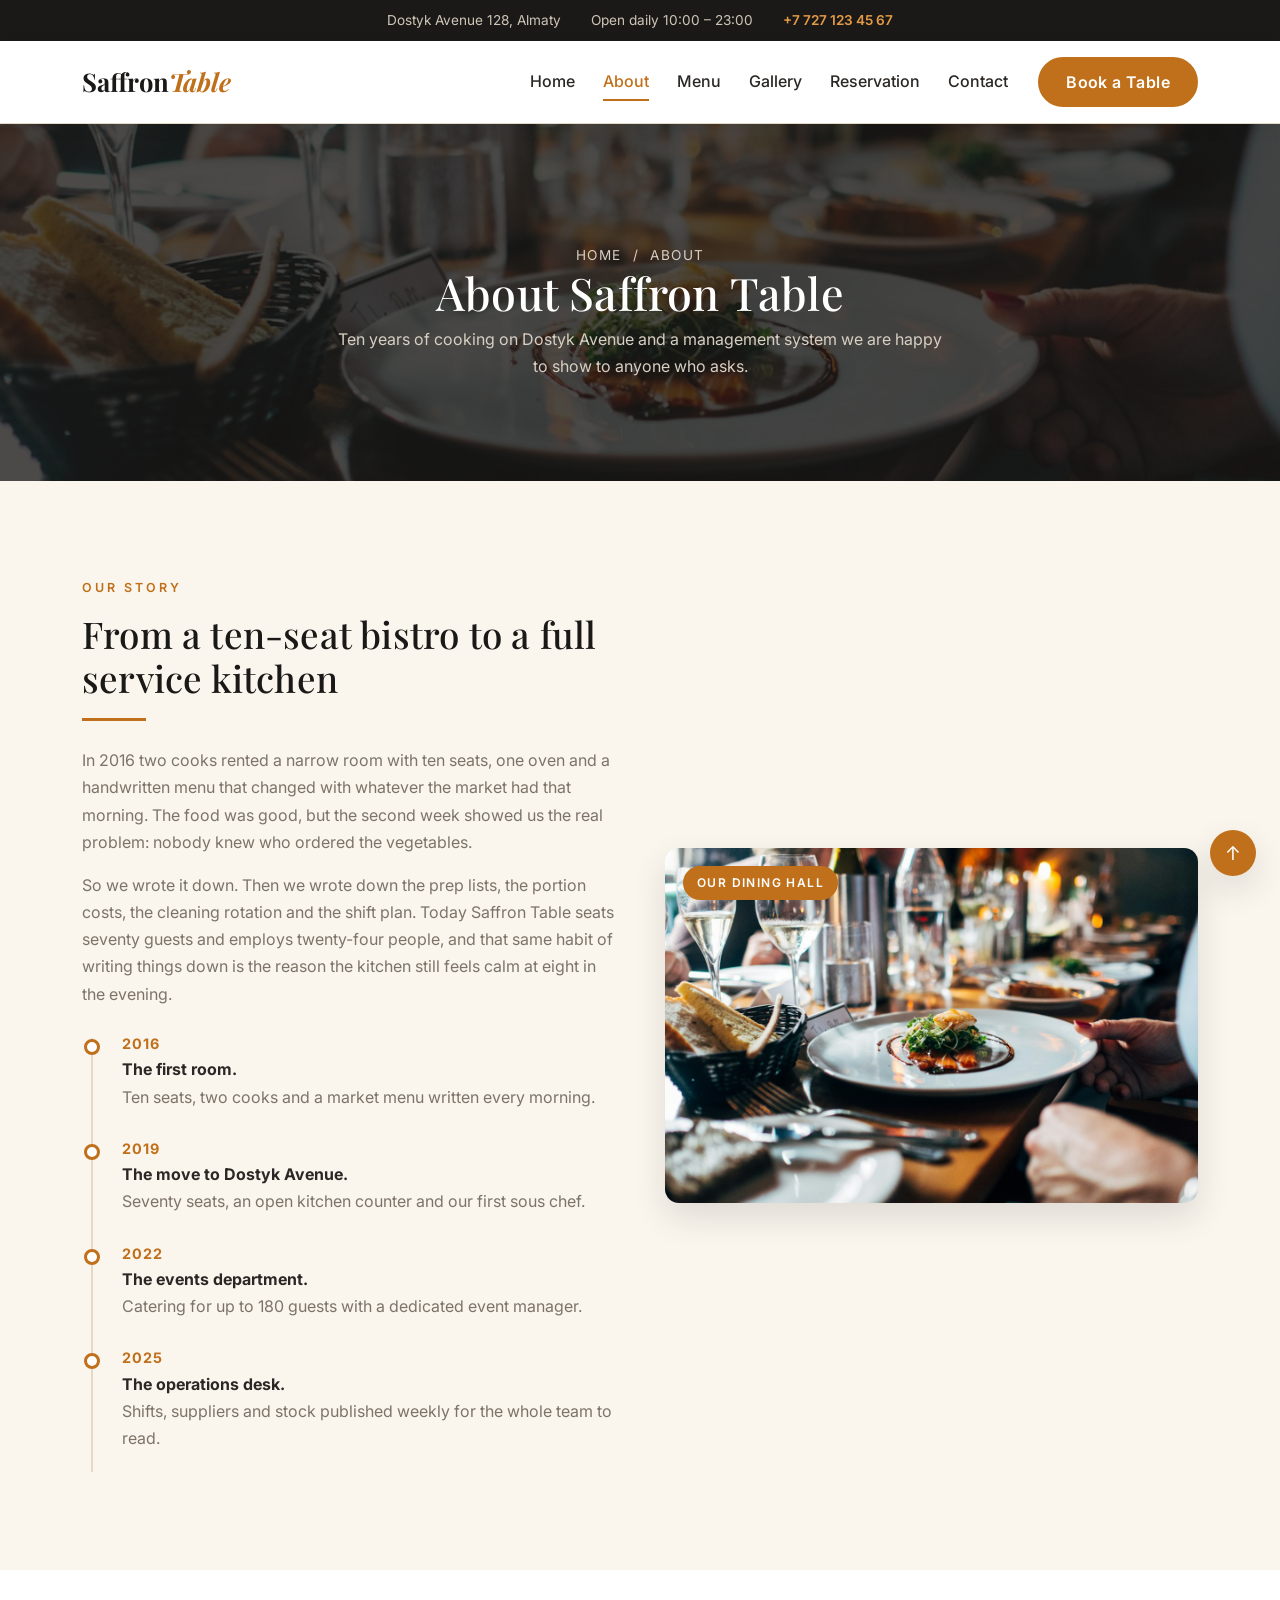
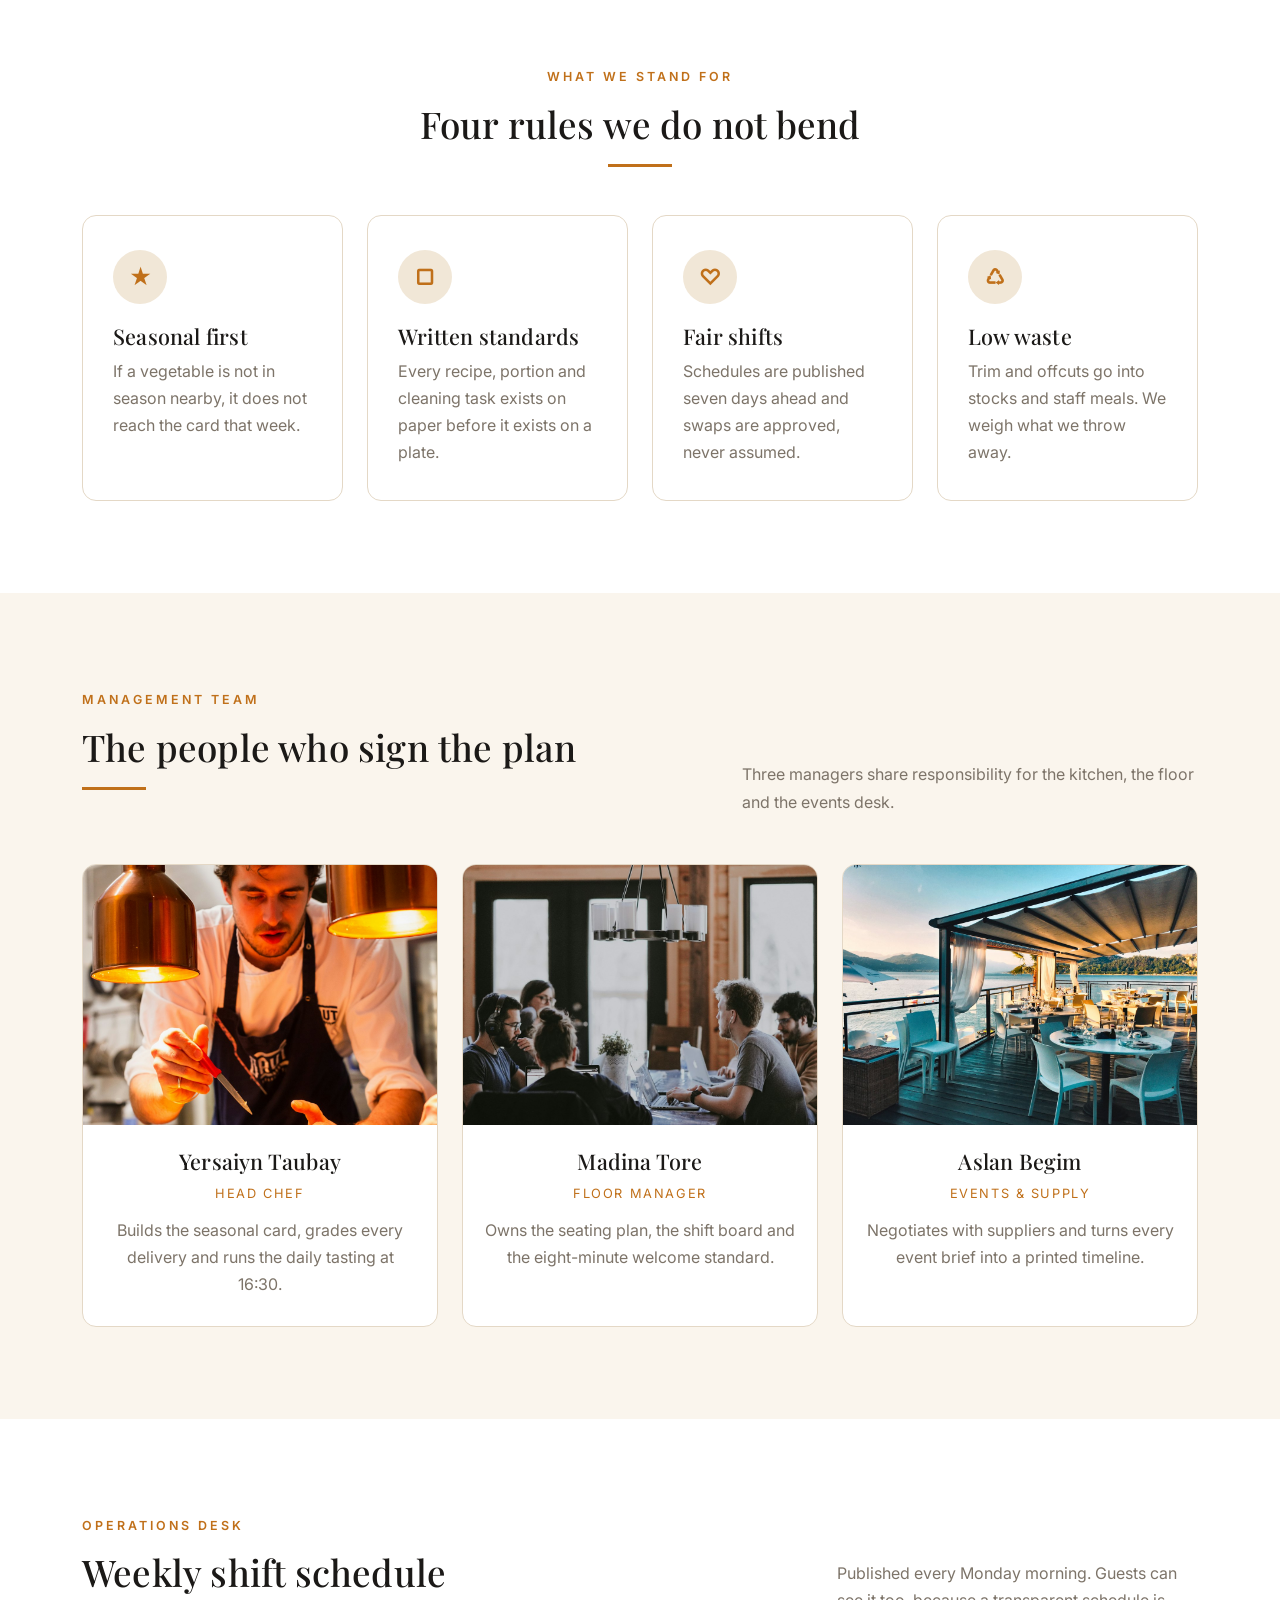
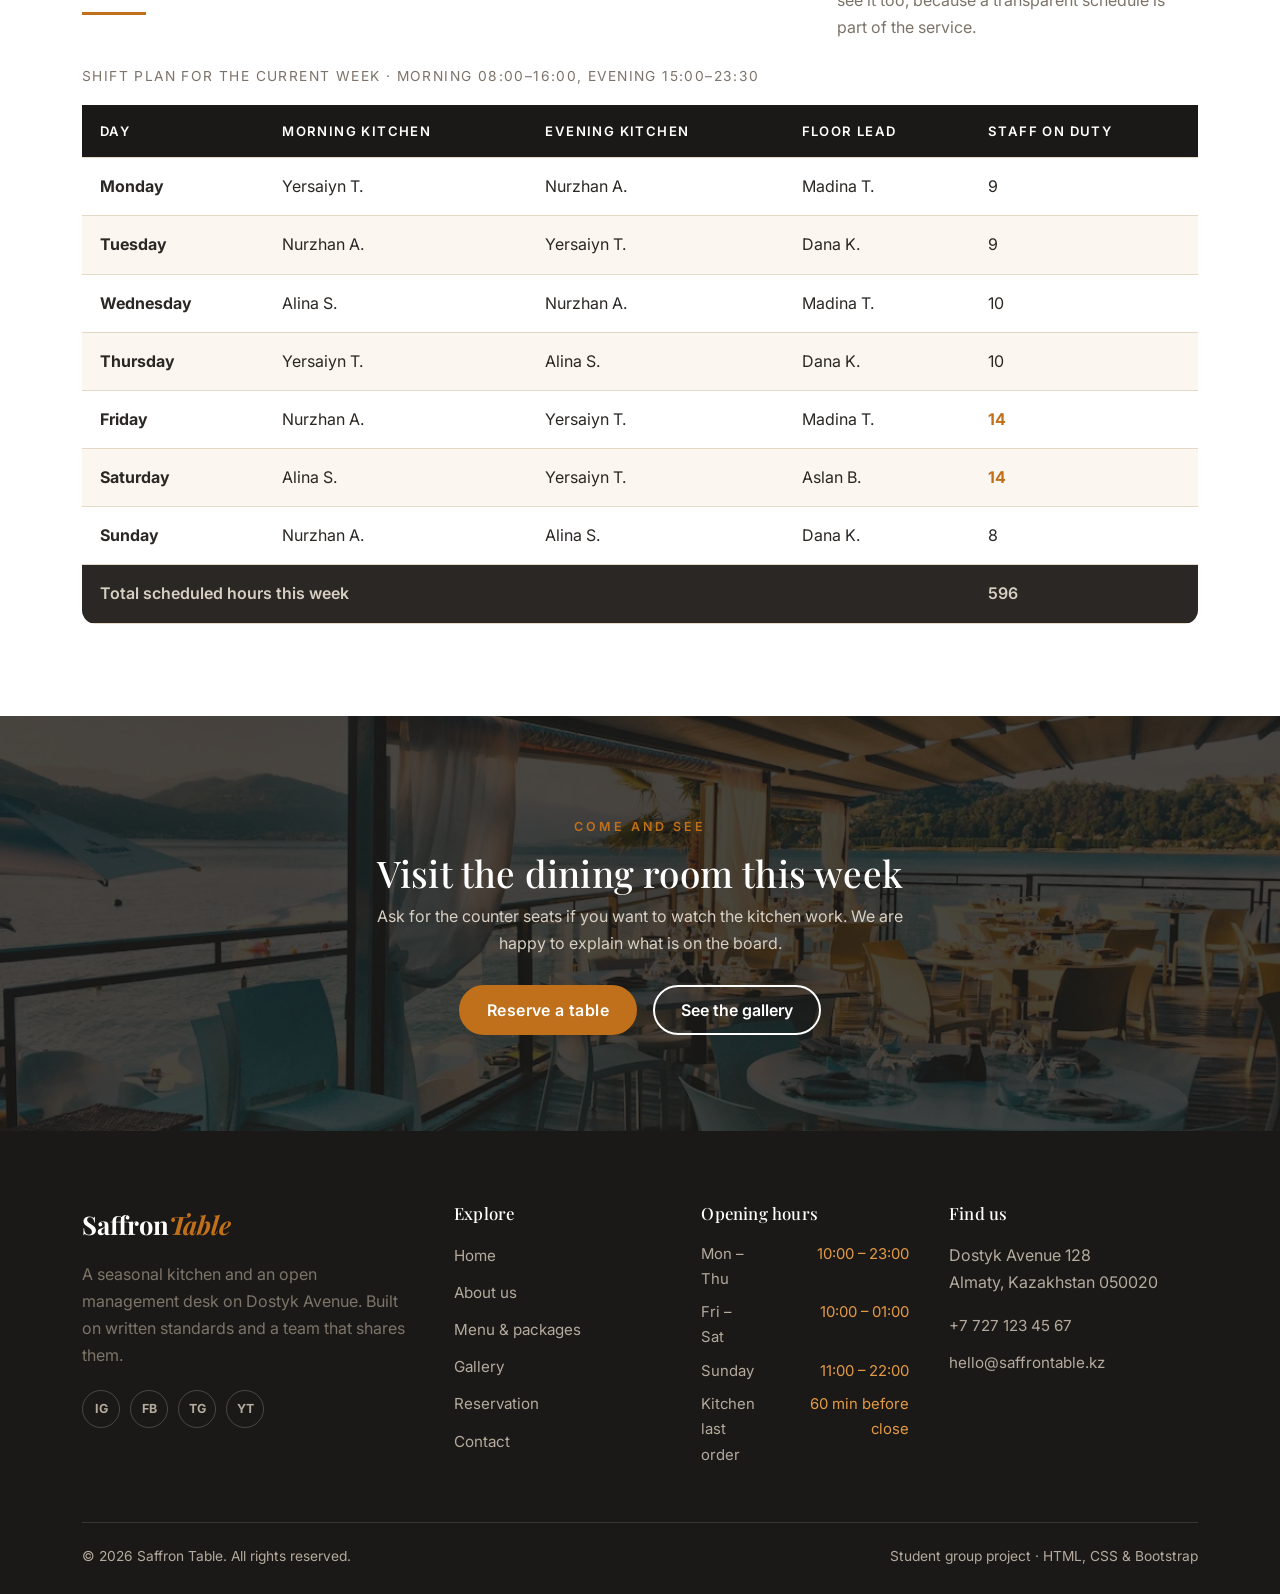
==== commit 4bb23adf: "Correct team member names in the README and the about page" ====
--- a/about.html
+++ b/about.html
@@ -184,7 +184,7 @@
                   <img src="images/chef.jpg" alt="Head chef in a white jacket at the kitchen counter" />
                 </div>
                 <div class="team-body">
-                  <h3>Yersain Taubay</h3>
+                  <h3>Yersaiyn Taubay</h3>
                   <span class="team-role">Head chef</span>
                   <p class="mb-0">
                     Builds the seasonal card, grades every delivery and runs the daily tasting at
@@ -261,7 +261,7 @@
               <tbody>
                 <tr>
                   <th scope="row">Monday</th>
-                  <td>Yersain T.</td>
+                  <td>Yersaiyn T.</td>
                   <td>Nurzhan A.</td>
                   <td>Madina T.</td>
                   <td>9</td>
@@ -269,7 +269,7 @@
                 <tr>
                   <th scope="row">Tuesday</th>
                   <td>Nurzhan A.</td>
-                  <td>Yersain T.</td>
+                  <td>Yersaiyn T.</td>
                   <td>Dana K.</td>
                   <td>9</td>
                 </tr>
@@ -282,7 +282,7 @@
                 </tr>
                 <tr>
                   <th scope="row">Thursday</th>
-                  <td>Yersain T.</td>
+                  <td>Yersaiyn T.</td>
                   <td>Alina S.</td>
                   <td>Dana K.</td>
                   <td>10</td>
@@ -290,14 +290,14 @@
                 <tr>
                   <th scope="row">Friday</th>
                   <td>Nurzhan A.</td>
-                  <td>Yersain T.</td>
+                  <td>Yersaiyn T.</td>
                   <td>Madina T.</td>
                   <td class="table-highlight">14</td>
                 </tr>
                 <tr>
                   <th scope="row">Saturday</th>
                   <td>Alina S.</td>
-                  <td>Yersain T.</td>
+                  <td>Yersaiyn T.</td>
                   <td>Aslan B.</td>
                   <td class="table-highlight">14</td>
                 </tr>
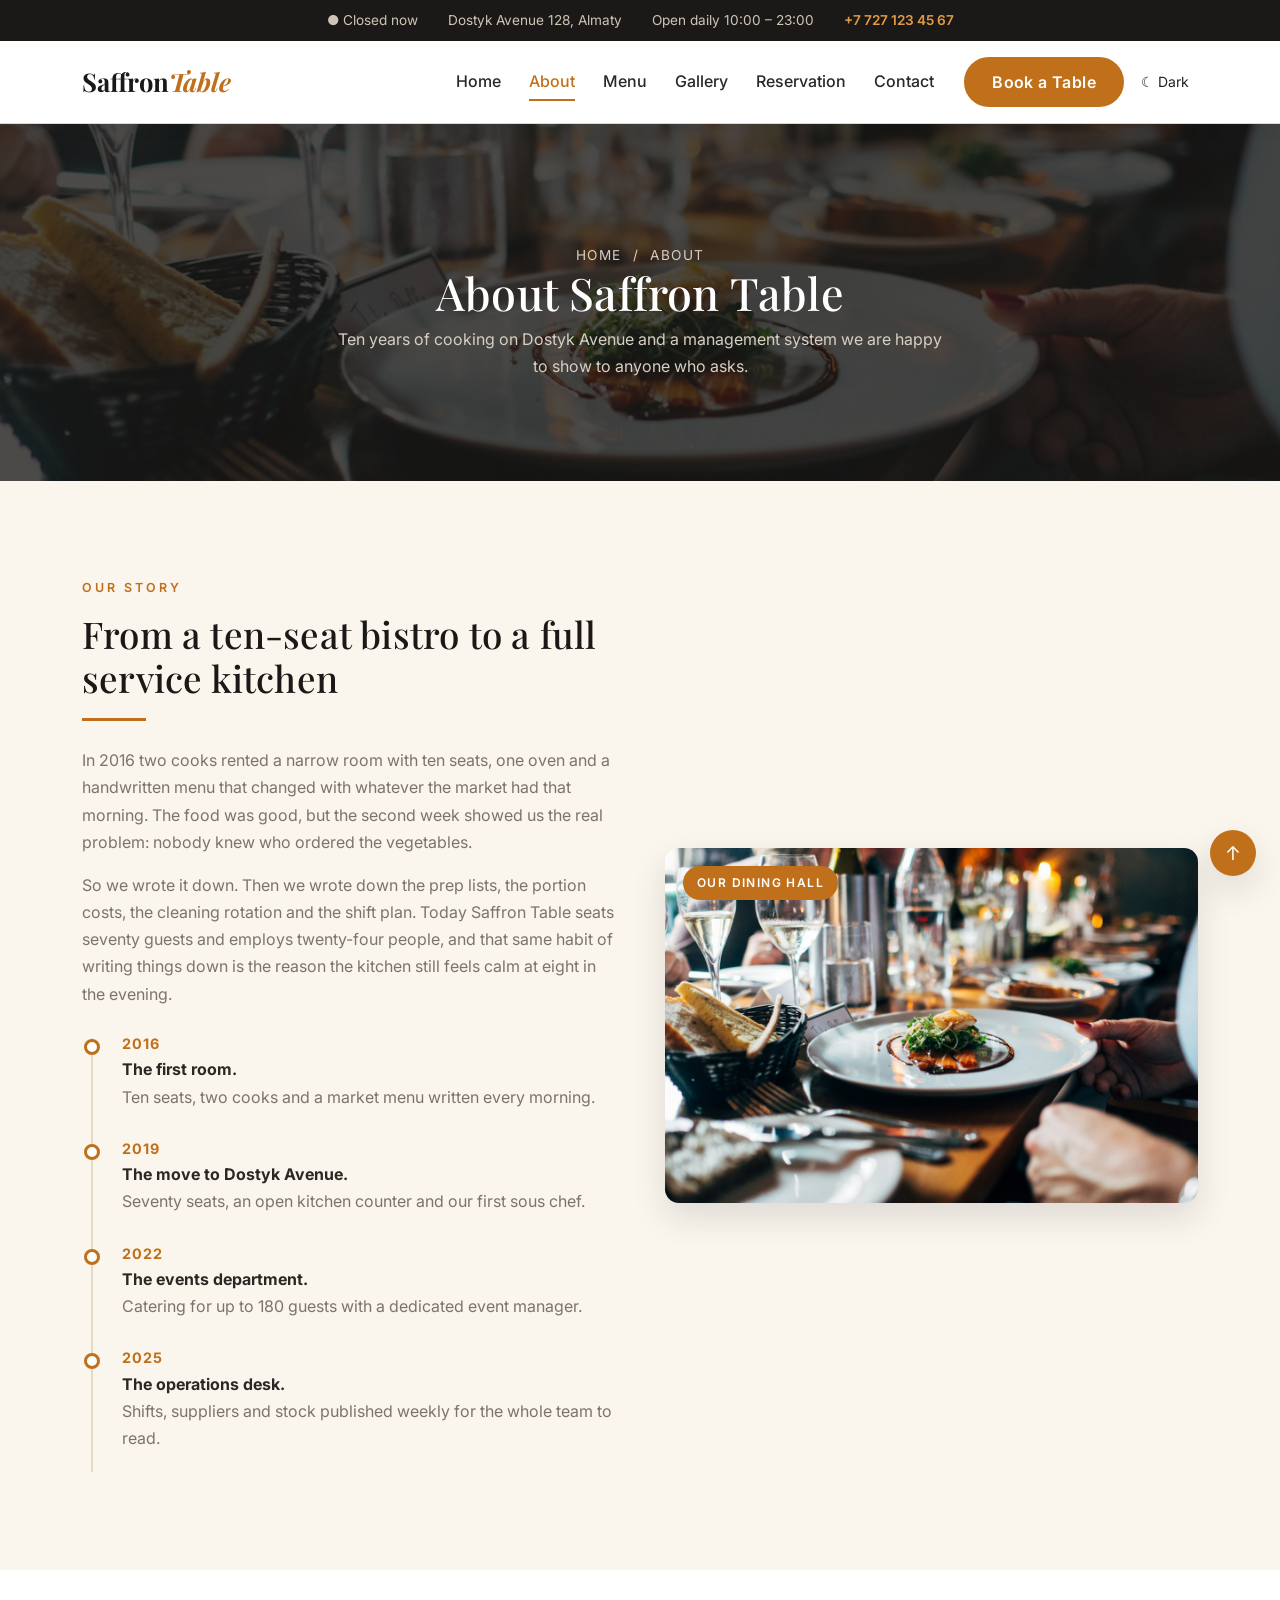
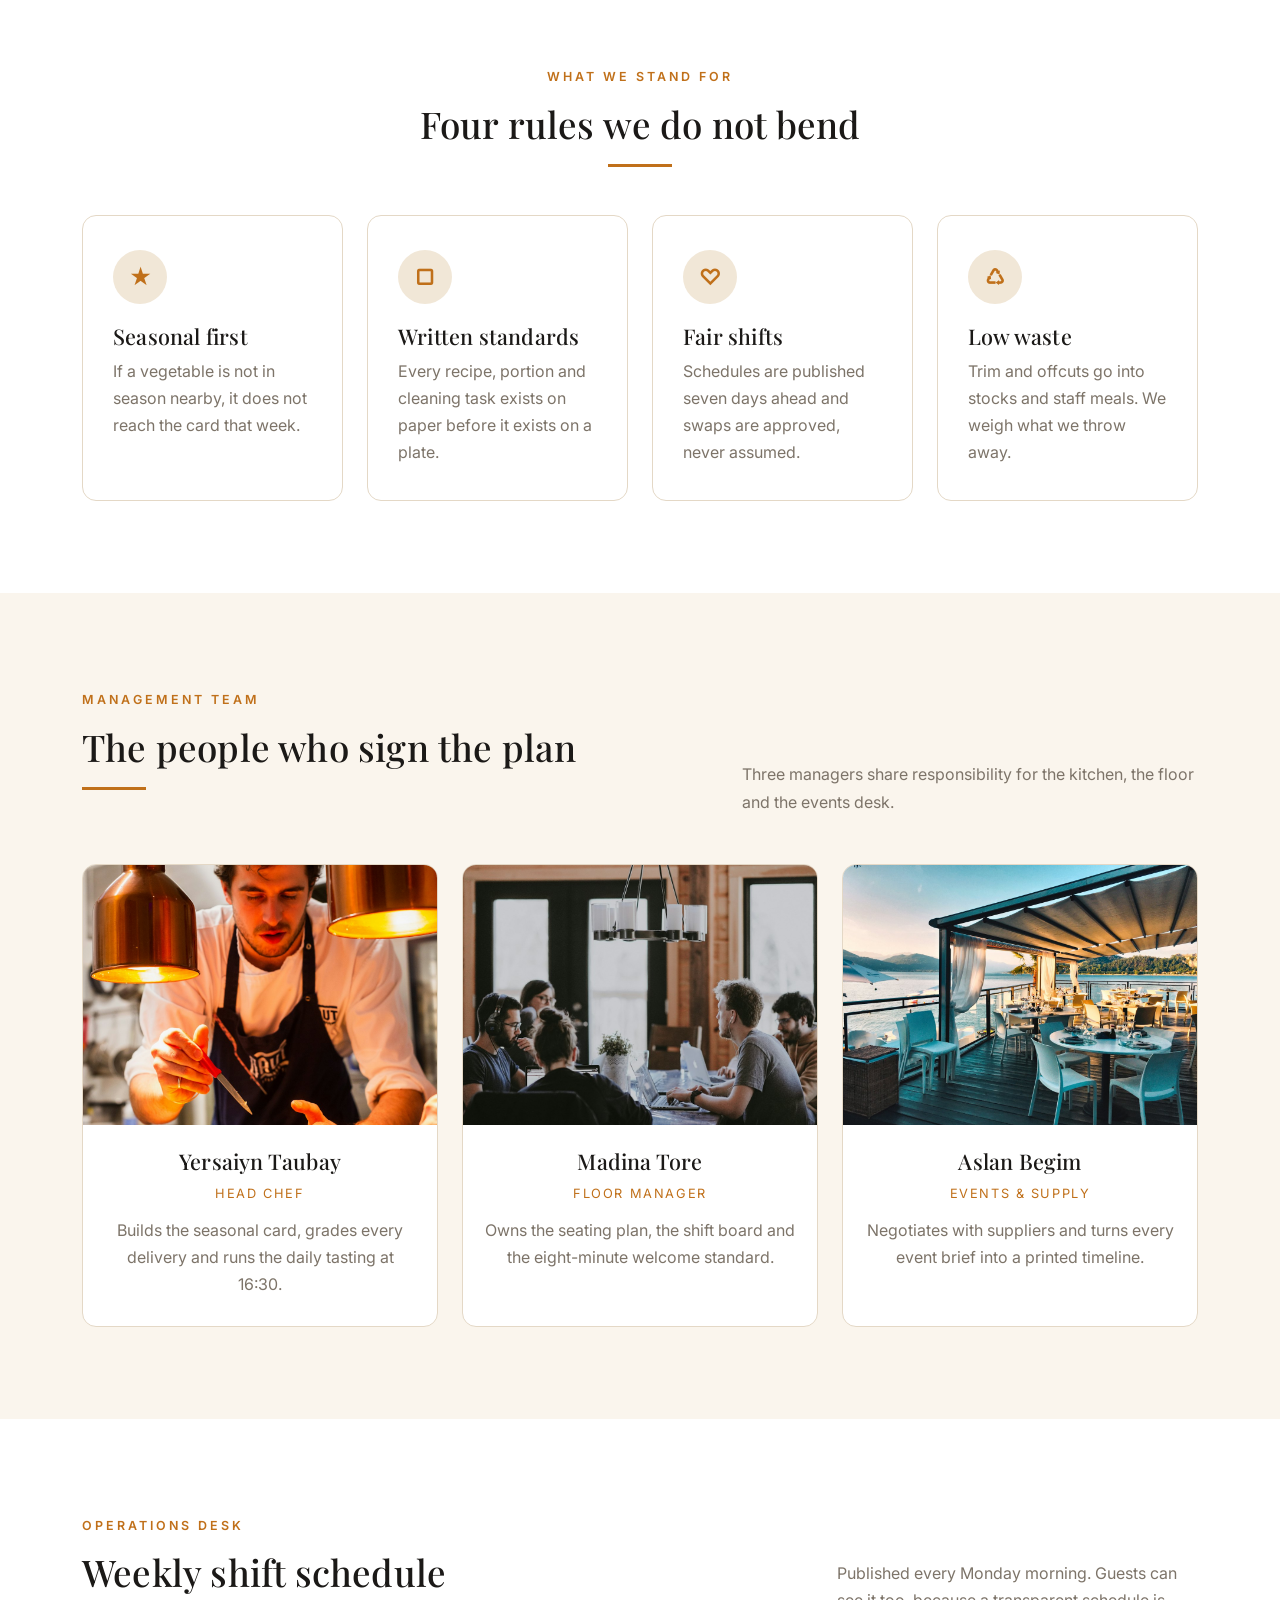
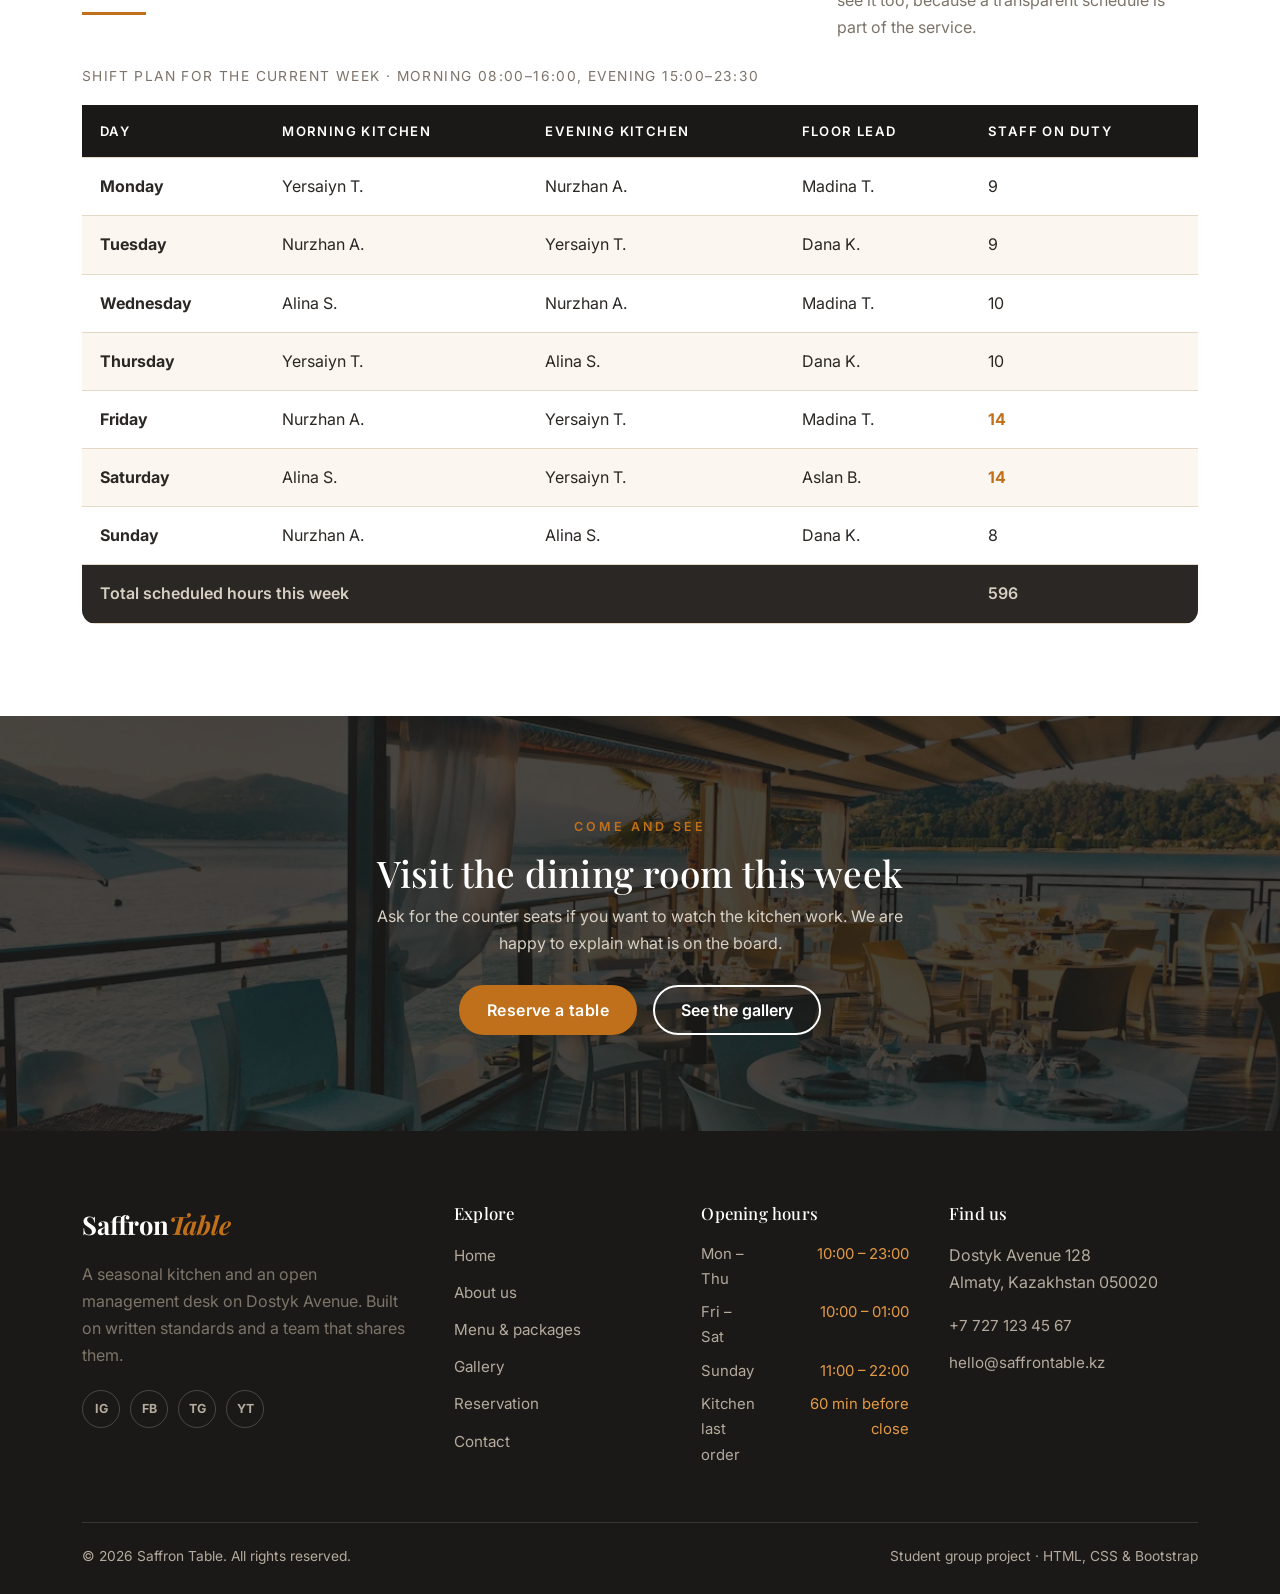
==== commit a1d8d0df: "Load jQuery and the shared script on home and about pages" ====
--- a/about.html
+++ b/about.html
@@ -402,6 +402,8 @@
 
     <a id="back-to-top" href="#page-top" aria-label="Back to top">&uarr;</a>
 
+    <script src="vendor/jquery/jquery-3.7.1.min.js"></script>
     <script src="vendor/bootstrap/js/bootstrap.bundle.min.js"></script>
+    <script src="js/main.js"></script>
   </body>
 </html>
--- a/css/style.css
+++ b/css/style.css
@@ -272,7 +272,11 @@
   left: 0;
   width: 100%;
   height: 100%;
-  background: linear-gradient(100deg, rgba(27, 25, 23, 0.9) 10%, rgba(27, 25, 23, 0.45) 80%);
+  background: linear-gradient(
+    100deg,
+    rgba(27, 25, 23, 0.9) 10%,
+    rgba(27, 25, 23, 0.45) 80%
+  );
 }
 
 .hero-content {
@@ -443,7 +447,9 @@
   border: 1px solid var(--line);
   border-radius: var(--radius);
   padding: 34px 30px;
-  transition: transform 0.3s ease, box-shadow 0.3s ease;
+  transition:
+    transform 0.3s ease,
+    box-shadow 0.3s ease;
 }
 
 .feature-card:hover {
@@ -503,7 +509,9 @@
   overflow: hidden;
   border: 1px solid var(--line);
   height: 100%;
-  transition: transform 0.3s ease, box-shadow 0.3s ease;
+  transition:
+    transform 0.3s ease,
+    box-shadow 0.3s ease;
 }
 
 .dish-card:hover {
@@ -685,7 +693,11 @@
   bottom: 0;
   width: 100%;
   padding: 16px 18px;
-  background: linear-gradient(to top, rgba(27, 25, 23, 0.88), rgba(27, 25, 23, 0));
+  background: linear-gradient(
+    to top,
+    rgba(27, 25, 23, 0.88),
+    rgba(27, 25, 23, 0)
+  );
   color: var(--white);
   font-size: 0.9rem;
   opacity: 0;
@@ -1295,3 +1307,7 @@
     bottom: 14px;
   }
 }
+
+textarea.form-control {
+  resize: none;
+}
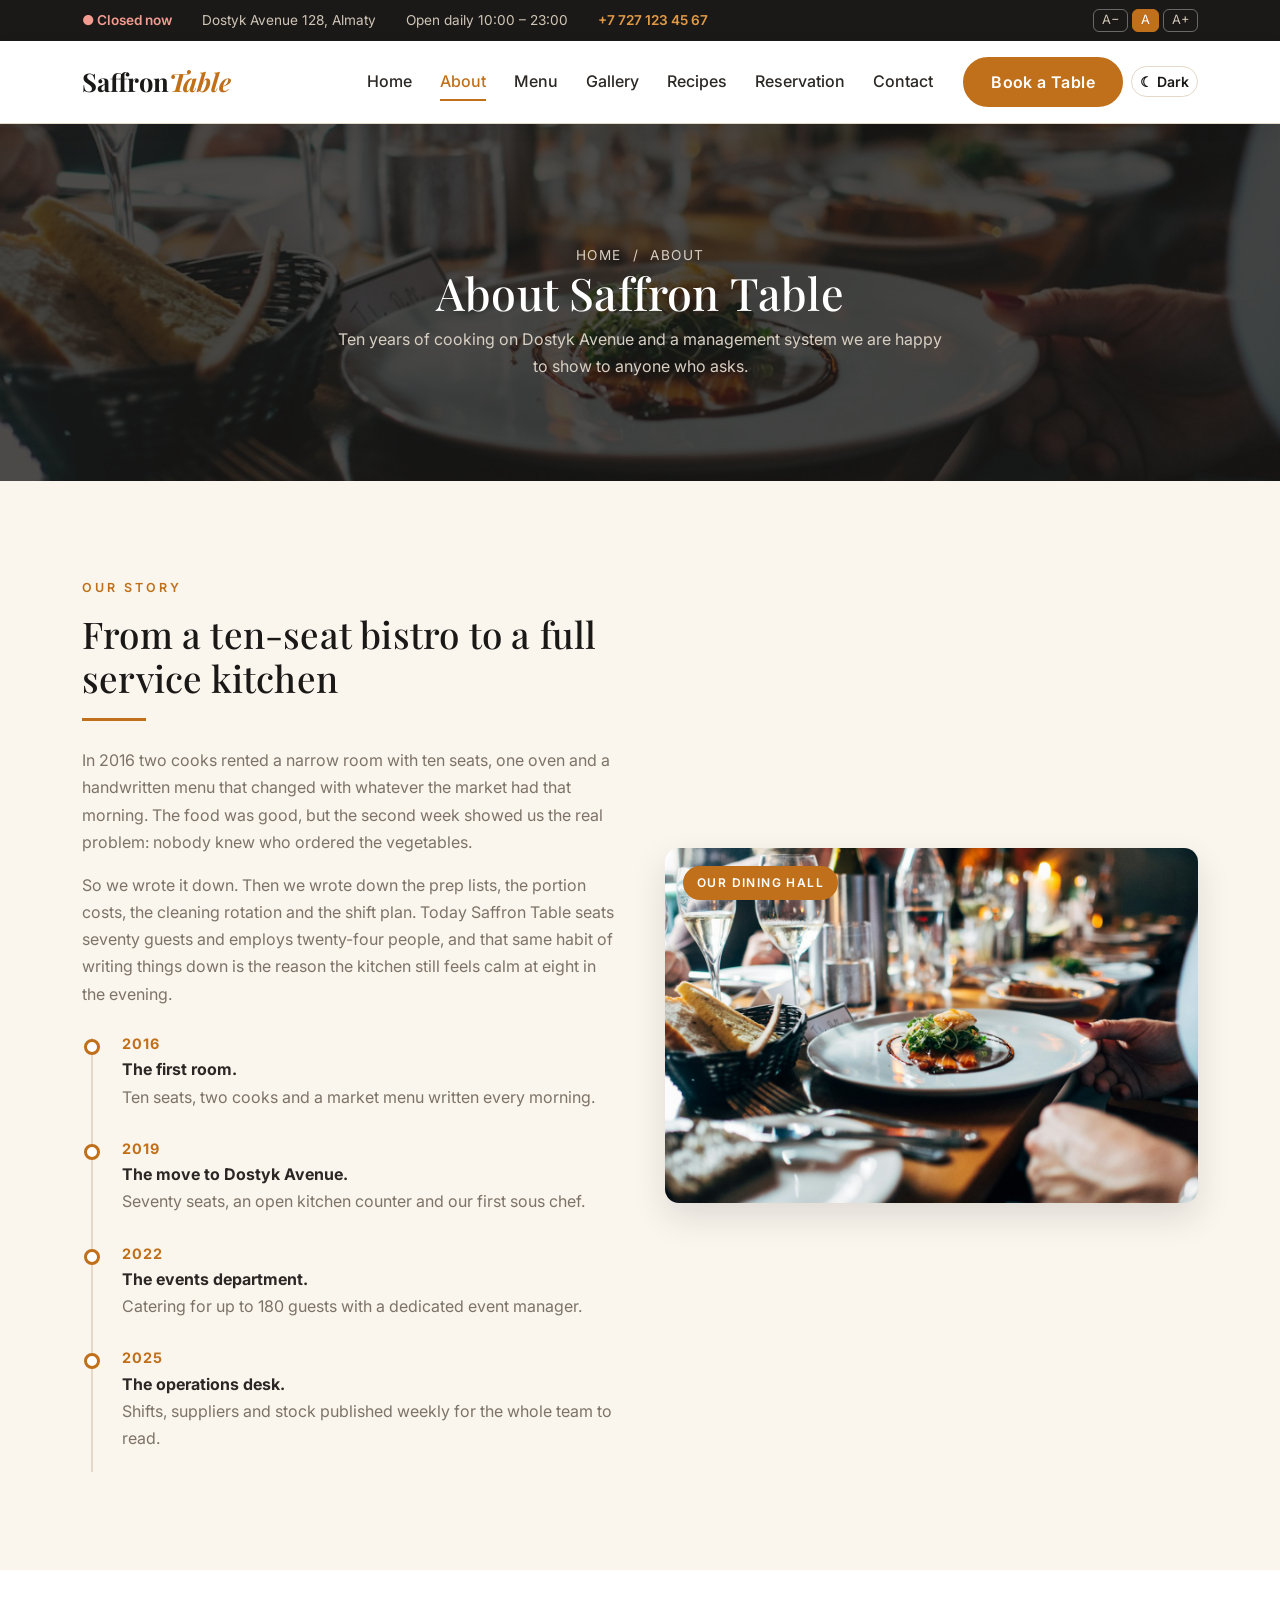
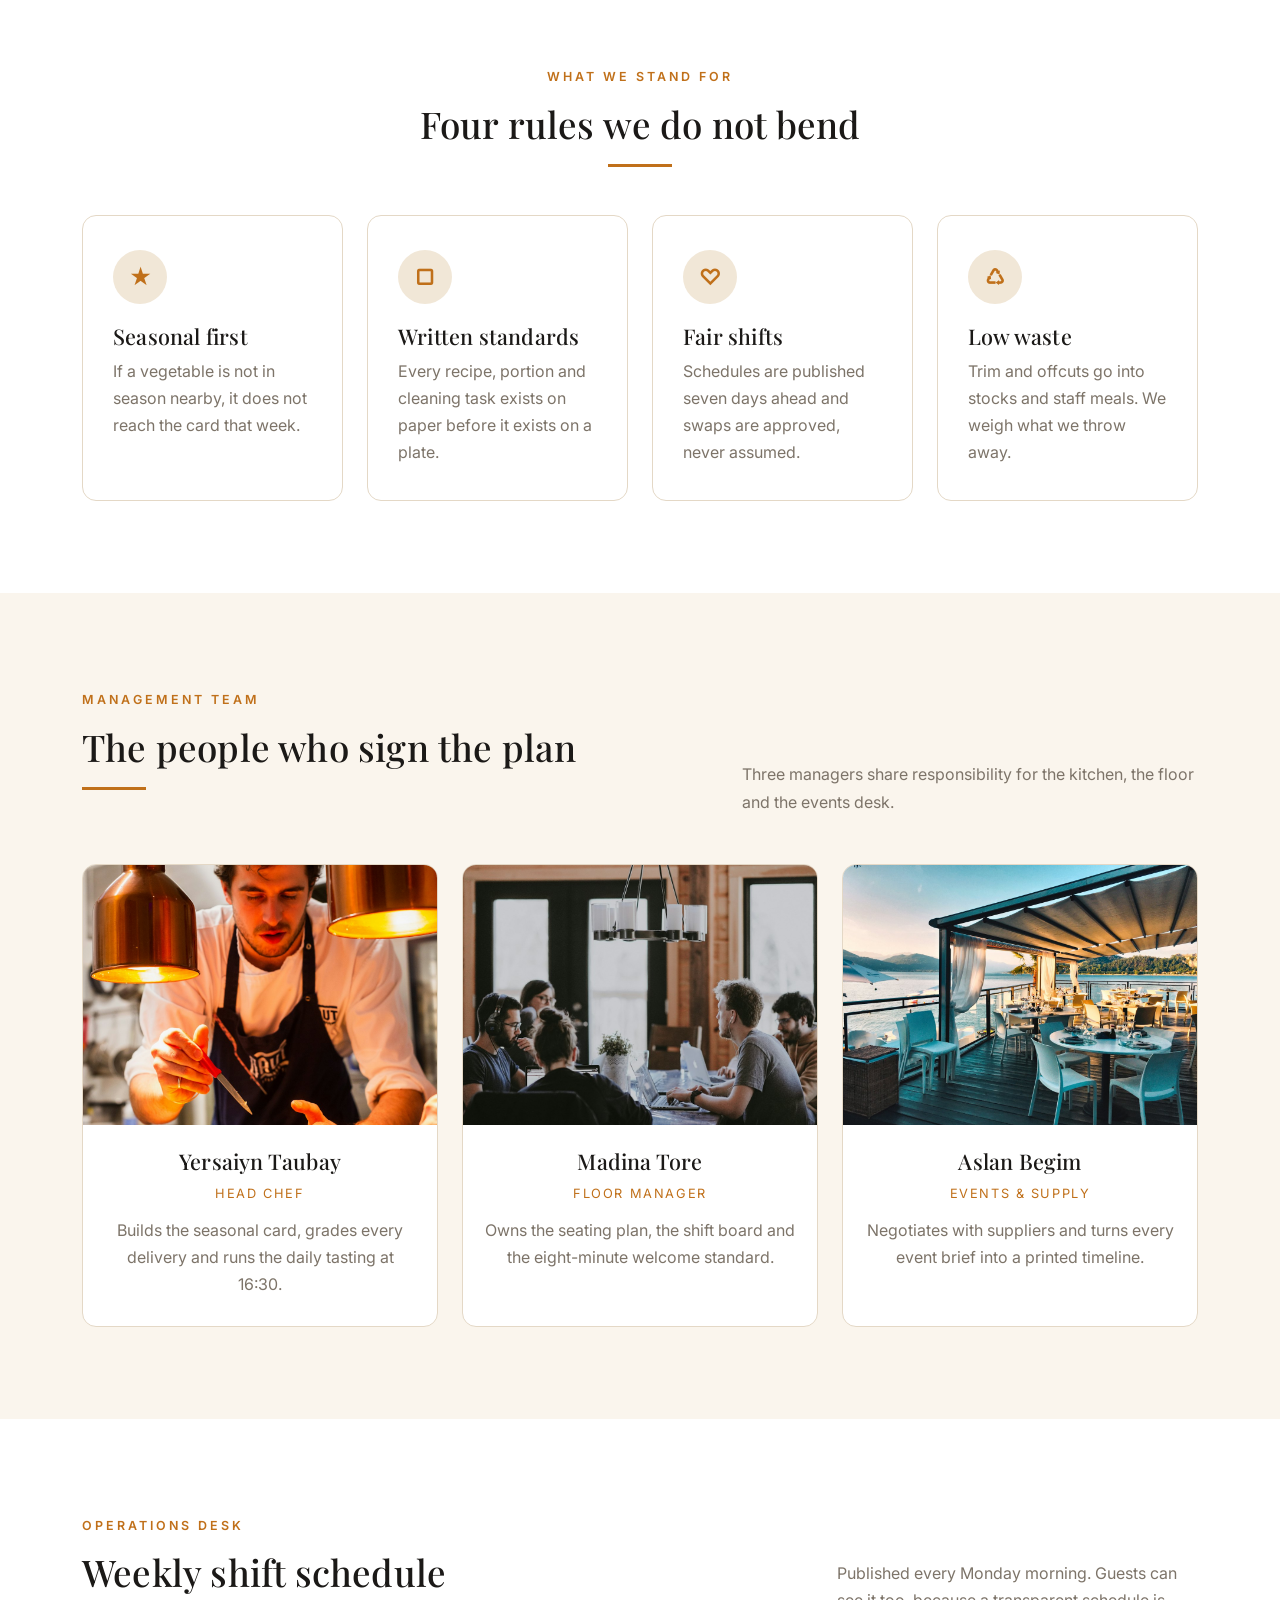
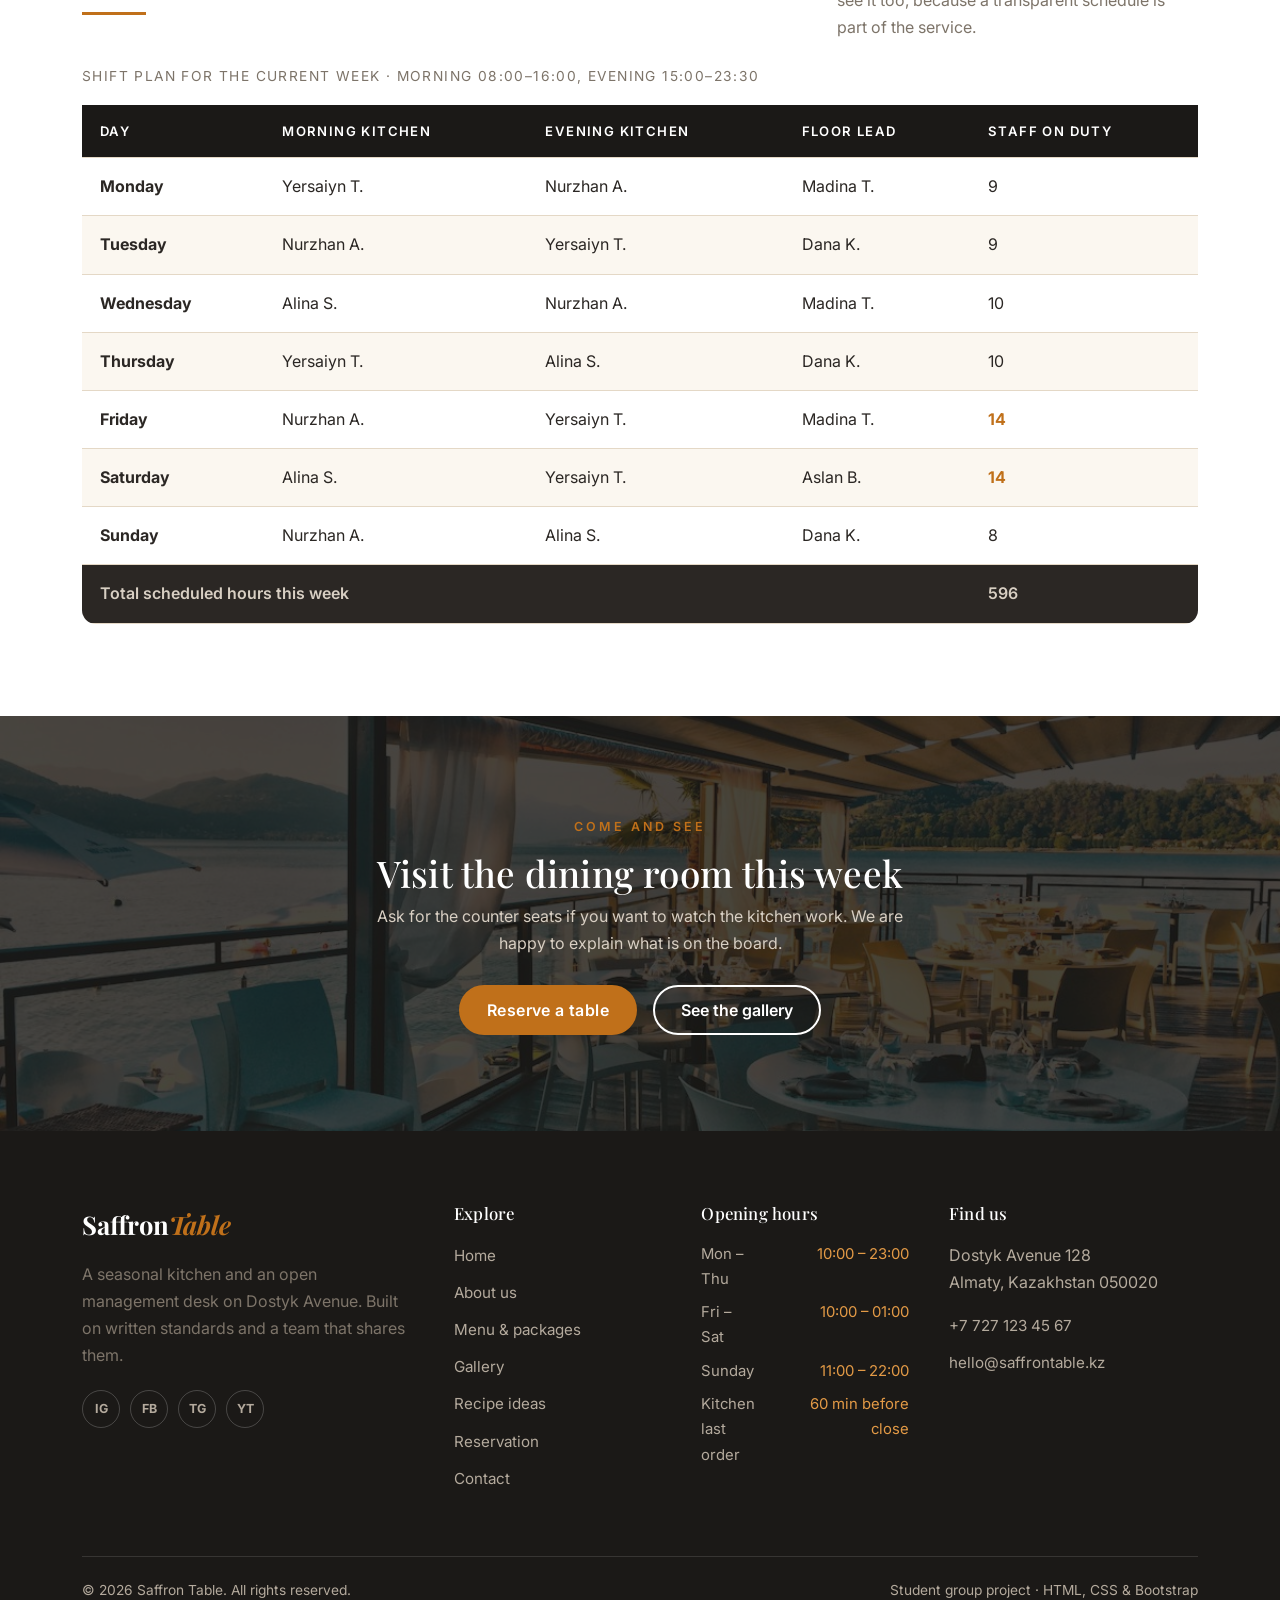
==== commit a94cb90e: "Add Recipe ideas page and link it from every page" ====
--- a/about.html
+++ b/about.html
@@ -34,6 +34,7 @@
               <li class="nav-item"><a class="nav-link active" href="about.html">About</a></li>
               <li class="nav-item"><a class="nav-link" href="menu.html">Menu</a></li>
               <li class="nav-item"><a class="nav-link" href="gallery.html">Gallery</a></li>
+              <li class="nav-item"><a class="nav-link" href="recipes.html">Recipes</a></li>
               <li class="nav-item"><a class="nav-link" href="reservation.html">Reservation</a></li>
               <li class="nav-item"><a class="nav-link" href="contact.html">Contact</a></li>
               <li class="nav-item ms-lg-3 mt-2 mt-lg-0">
@@ -361,6 +362,7 @@
               <li><a href="about.html">About us</a></li>
               <li><a href="menu.html">Menu &amp; packages</a></li>
               <li><a href="gallery.html">Gallery</a></li>
+              <li><a href="recipes.html">Recipe ideas</a></li>
               <li><a href="reservation.html">Reservation</a></li>
               <li><a href="contact.html">Contact</a></li>
             </ul>
@@ -404,6 +406,7 @@
 
     <script src="vendor/jquery/jquery-3.7.1.min.js"></script>
     <script src="vendor/bootstrap/js/bootstrap.bundle.min.js"></script>
+    <script src="js/storage.js"></script>
     <script src="js/main.js"></script>
   </body>
 </html>
--- a/css/style.css
+++ b/css/style.css
@@ -1311,3 +1311,618 @@
 textarea.form-control {
   resize: none;
 }
+
+body.theme-dark {
+  filter: invert(0.92) hue-rotate(180deg);
+  background-color: #fff;
+}
+
+body.theme-dark img,
+body.theme-dark iframe,
+body.theme-dark .hero,
+body.theme-dark .page-head,
+body.theme-dark .lightbox {
+  filter: invert(1) hue-rotate(180deg);
+}
+
+.btn-theme {
+  border: 1px solid var(--line);
+  color: var(--ink);
+  background-color: var(--white);
+  border-radius: 999px;
+  font-weight: 600;
+}
+
+.btn-theme:hover {
+  background-color: var(--saffron);
+  color: var(--white);
+}
+
+.status-badge {
+  font-weight: 600;
+}
+
+.status-badge.is-open {
+  color: #7fd39a;
+}
+
+.status-badge.is-closed {
+  color: #f29b8f;
+}
+
+#back-to-top {
+  opacity: 0;
+  visibility: hidden;
+  transition: opacity 0.3s ease, visibility 0.3s ease, background-color 0.3s ease;
+}
+
+#back-to-top.is-visible {
+  opacity: 1;
+  visibility: visible;
+}
+
+.menu-toolbar {
+  background-color: var(--white);
+  border: 1px solid var(--line);
+  border-radius: var(--radius);
+  padding: 20px;
+}
+
+#category-filters .btn.active,
+.gallery-filter .btn.active {
+  background-color: var(--ink);
+  color: var(--white);
+  border-color: var(--ink);
+}
+
+.dish-count {
+  color: var(--muted);
+  font-weight: 600;
+}
+
+.dish-tile {
+  height: 100%;
+  display: flex;
+  flex-direction: column;
+  gap: 8px;
+  background-color: var(--white);
+  border: 1px solid var(--line);
+  border-radius: var(--radius);
+  padding: 18px;
+  transition: transform 0.25s ease, box-shadow 0.25s ease, border-color 0.25s ease;
+}
+
+.dish-tile:hover {
+  transform: translateY(-4px);
+  box-shadow: var(--shadow);
+}
+
+.dish-tile.is-favourite {
+  border-color: var(--saffron);
+}
+
+.dish-tile-head,
+.dish-tile-foot {
+  display: flex;
+  justify-content: space-between;
+  align-items: flex-start;
+  gap: 10px;
+}
+
+.dish-tile-foot {
+  margin-top: auto;
+  align-items: center;
+}
+
+.dish-tile .menu-name {
+  font-size: 1.05rem;
+  margin: 0;
+}
+
+.fav-btn {
+  border: none;
+  background: none;
+  font-size: 1.4rem;
+  line-height: 1;
+  color: var(--saffron);
+  cursor: pointer;
+}
+
+.menu-empty,
+.order-empty {
+  color: var(--muted);
+  font-style: italic;
+}
+
+.order-panel {
+  position: sticky;
+  top: 96px;
+  background-color: var(--white);
+  border: 1px solid var(--line);
+  border-radius: var(--radius);
+  padding: 22px;
+  box-shadow: var(--shadow);
+}
+
+.order-badge {
+  display: inline-block;
+  min-width: 28px;
+  padding: 2px 8px;
+  border-radius: 999px;
+  background-color: var(--saffron);
+  color: var(--white);
+  font-size: 0.9rem;
+  text-align: center;
+}
+
+.order-list {
+  list-style: none;
+  padding: 0;
+  margin: 0;
+}
+
+.order-line {
+  display: flex;
+  justify-content: space-between;
+  gap: 8px;
+  padding: 8px 0;
+  border-bottom: 1px dashed var(--line);
+  font-size: 0.92rem;
+}
+
+.remove-btn {
+  border: none;
+  background: none;
+  color: #b3261e;
+  font-size: 1.1rem;
+  margin-left: 6px;
+  cursor: pointer;
+}
+
+.order-total {
+  display: flex;
+  justify-content: space-between;
+  margin-top: 14px;
+  font-size: 1.1rem;
+}
+
+.gallery-item {
+  cursor: zoom-in;
+}
+
+.gallery-item:focus-visible {
+  outline: 3px solid var(--saffron);
+  outline-offset: 3px;
+}
+
+.lightbox {
+  display: none;
+  position: fixed;
+  inset: 0;
+  z-index: 2000;
+  background-color: rgba(15, 13, 11, 0.92);
+  align-items: center;
+  justify-content: center;
+  padding: 24px;
+}
+
+.lightbox[style*="block"] {
+  display: flex !important;
+}
+
+.lightbox-frame {
+  margin: 0;
+  max-width: 900px;
+  text-align: center;
+}
+
+.lightbox-frame img {
+  max-width: 100%;
+  max-height: 75vh;
+  border-radius: var(--radius);
+}
+
+.lightbox-caption {
+  color: #f5ede0;
+  margin-top: 12px;
+}
+
+.lightbox-close,
+.lightbox-prev,
+.lightbox-next {
+  position: absolute;
+  border: none;
+  background: rgba(255, 255, 255, 0.12);
+  color: #fff;
+  width: 48px;
+  height: 48px;
+  border-radius: 50%;
+  font-size: 1.8rem;
+  line-height: 1;
+  cursor: pointer;
+}
+
+.lightbox-close {
+  top: 20px;
+  right: 20px;
+}
+
+.lightbox-prev {
+  left: 16px;
+  top: 50%;
+}
+
+.lightbox-next {
+  right: 16px;
+  top: 50%;
+}
+
+.form-control.is-invalid ~ .invalid-feedback,
+.form-select.is-invalid ~ .invalid-feedback,
+.form-check-input.is-invalid ~ .invalid-feedback {
+  display: block;
+}
+
+.form-success {
+  border-radius: var(--radius);
+}
+
+.char-counter {
+  display: block;
+  color: var(--muted);
+  margin-top: 4px;
+}
+
+@media (max-width: 991px) {
+  .order-panel {
+    position: static;
+  }
+}
+
+.font-controls {
+  display: inline-flex;
+  gap: 4px;
+  margin-left: auto;
+}
+
+.font-btn {
+  border: 1px solid rgba(255, 255, 255, 0.35);
+  background: transparent;
+  color: inherit;
+  border-radius: 6px;
+  padding: 0 8px;
+  font-size: 0.8rem;
+  line-height: 1.6;
+  cursor: pointer;
+}
+
+.font-btn[aria-pressed="true"] {
+  background-color: var(--saffron);
+  border-color: var(--saffron);
+  color: #fff;
+}
+
+.font-btn:focus-visible,
+.page-btn:focus-visible,
+.qty-btn:focus-visible {
+  outline: 3px solid var(--saffron);
+  outline-offset: 2px;
+}
+
+.order-qty {
+  display: inline-flex;
+  align-items: center;
+  gap: 6px;
+  white-space: nowrap;
+}
+
+.qty-btn {
+  width: 24px;
+  height: 24px;
+  border: 1px solid var(--line);
+  border-radius: 50%;
+  background-color: var(--white);
+  line-height: 1;
+  cursor: pointer;
+}
+
+.order-sum {
+  min-width: 70px;
+  text-align: right;
+}
+
+.weather-band {
+  background-color: var(--sand);
+  padding: 28px 0;
+}
+
+.weather-card {
+  background-color: var(--white);
+  border: 1px solid var(--line);
+  border-radius: var(--radius);
+  padding: 22px;
+  box-shadow: var(--shadow);
+}
+
+.weather-head {
+  display: flex;
+  justify-content: space-between;
+  align-items: flex-end;
+  gap: 12px;
+  margin-bottom: 14px;
+}
+
+.weather-box {
+  display: grid;
+  grid-template-columns: auto 1fr auto;
+  align-items: center;
+  gap: 12px 28px;
+  min-height: 60px;
+}
+
+.weather-box[data-state="loading"],
+.weather-box[data-state="error"],
+.weather-box[data-state="empty"] {
+  display: block;
+  color: var(--muted);
+}
+
+.weather-now {
+  display: flex;
+  align-items: center;
+  gap: 12px;
+}
+
+.weather-icon {
+  font-size: 2.4rem;
+}
+
+.weather-temp {
+  display: block;
+  font-size: 1.8rem;
+  line-height: 1;
+}
+
+.weather-text,
+.weather-updated {
+  color: var(--muted);
+  font-size: 0.85rem;
+}
+
+.weather-advice {
+  margin: 0;
+  font-weight: 500;
+}
+
+.weather-days {
+  display: flex;
+  gap: 10px;
+  list-style: none;
+  padding: 0;
+  margin: 0;
+}
+
+.weather-days li {
+  display: flex;
+  flex-direction: column;
+  align-items: center;
+  gap: 2px;
+  padding: 8px 12px;
+  border: 1px solid var(--line);
+  border-radius: 10px;
+  font-size: 0.85rem;
+}
+
+.weather-updated {
+  grid-column: 1 / -1;
+}
+
+.recipe-toolbar {
+  display: grid;
+  grid-template-columns: 2fr 1fr 1fr;
+  gap: 14px;
+  align-items: end;
+  background-color: var(--white);
+  border: 1px solid var(--line);
+  border-radius: var(--radius);
+  padding: 18px;
+}
+
+.recipe-search-field .invalid-feedback {
+  width: 100%;
+}
+
+.recipe-status {
+  margin: 18px 0;
+  min-height: 1.5em;
+  color: var(--muted);
+  font-weight: 500;
+}
+
+.recipe-status[data-state="error"] {
+  color: #b3261e;
+}
+
+.recipe-card {
+  height: 100%;
+  display: flex;
+  flex-direction: column;
+  background-color: var(--white);
+  border: 1px solid var(--line);
+  border-radius: var(--radius);
+  overflow: hidden;
+  transition: transform 0.25s ease, box-shadow 0.25s ease;
+}
+
+.recipe-card:hover {
+  transform: translateY(-4px);
+  box-shadow: var(--shadow);
+}
+
+.recipe-card img {
+  width: 100%;
+  aspect-ratio: 4 / 3;
+  object-fit: cover;
+}
+
+.recipe-card-body {
+  display: flex;
+  flex-direction: column;
+  gap: 6px;
+  padding: 14px;
+  flex: 1;
+}
+
+.recipe-card h3 {
+  font-size: 1rem;
+  margin: 0;
+}
+
+.recipe-meta {
+  color: var(--muted);
+  font-size: 0.85rem;
+  margin: 0;
+}
+
+.recipe-actions {
+  display: flex;
+  flex-wrap: wrap;
+  gap: 6px;
+  margin-top: auto;
+}
+
+.recipe-actions .btn {
+  padding: 5px 12px;
+  font-size: 0.82rem;
+}
+
+.recipe-pages {
+  display: flex;
+  flex-wrap: wrap;
+  justify-content: center;
+  gap: 6px;
+  margin-top: 26px;
+}
+
+.page-btn {
+  min-width: 38px;
+  height: 38px;
+  border: 1px solid var(--line);
+  border-radius: 8px;
+  background-color: var(--white);
+  font-weight: 600;
+  cursor: pointer;
+}
+
+.page-btn.active {
+  background-color: var(--ink);
+  border-color: var(--ink);
+  color: #fff;
+}
+
+.saved-panel {
+  position: sticky;
+  top: 96px;
+  background-color: var(--white);
+  border: 1px solid var(--line);
+  border-radius: var(--radius);
+  padding: 20px;
+  box-shadow: var(--shadow);
+}
+
+.saved-list {
+  list-style: none;
+  padding: 0;
+  margin: 0;
+}
+
+.saved-item {
+  display: flex;
+  align-items: center;
+  gap: 10px;
+  padding: 6px 0;
+  border-bottom: 1px dashed var(--line);
+}
+
+.saved-item img {
+  width: 44px;
+  height: 44px;
+  border-radius: 8px;
+  object-fit: cover;
+}
+
+.saved-open {
+  flex: 1;
+  border: none;
+  background: none;
+  text-align: left;
+  font-size: 0.9rem;
+  padding: 0;
+  cursor: pointer;
+}
+
+.saved-open:hover {
+  color: var(--saffron);
+}
+
+.saved-empty {
+  color: var(--muted);
+  font-style: italic;
+  font-size: 0.9rem;
+}
+
+.api-credit {
+  margin-top: 14px;
+  font-size: 0.8rem;
+  color: var(--muted);
+}
+
+.recipe-modal-img {
+  width: 100%;
+  max-height: 320px;
+  object-fit: cover;
+  border-radius: var(--radius);
+  margin-bottom: 12px;
+}
+
+#recipe-modal h3 {
+  font-size: 1.1rem;
+  margin-top: 16px;
+}
+
+.ingredient-list {
+  columns: 2;
+  padding-left: 18px;
+}
+
+.step-list li {
+  margin-bottom: 8px;
+}
+
+@media (max-width: 991px) {
+  .saved-panel {
+    position: static;
+  }
+}
+
+@media (max-width: 767px) {
+  .recipe-toolbar {
+    grid-template-columns: 1fr;
+  }
+
+  .weather-box {
+    grid-template-columns: 1fr;
+  }
+
+  .weather-days {
+    flex-wrap: wrap;
+  }
+
+  .font-controls {
+    margin-left: 0;
+  }
+
+  .ingredient-list {
+    columns: 1;
+  }
+}
